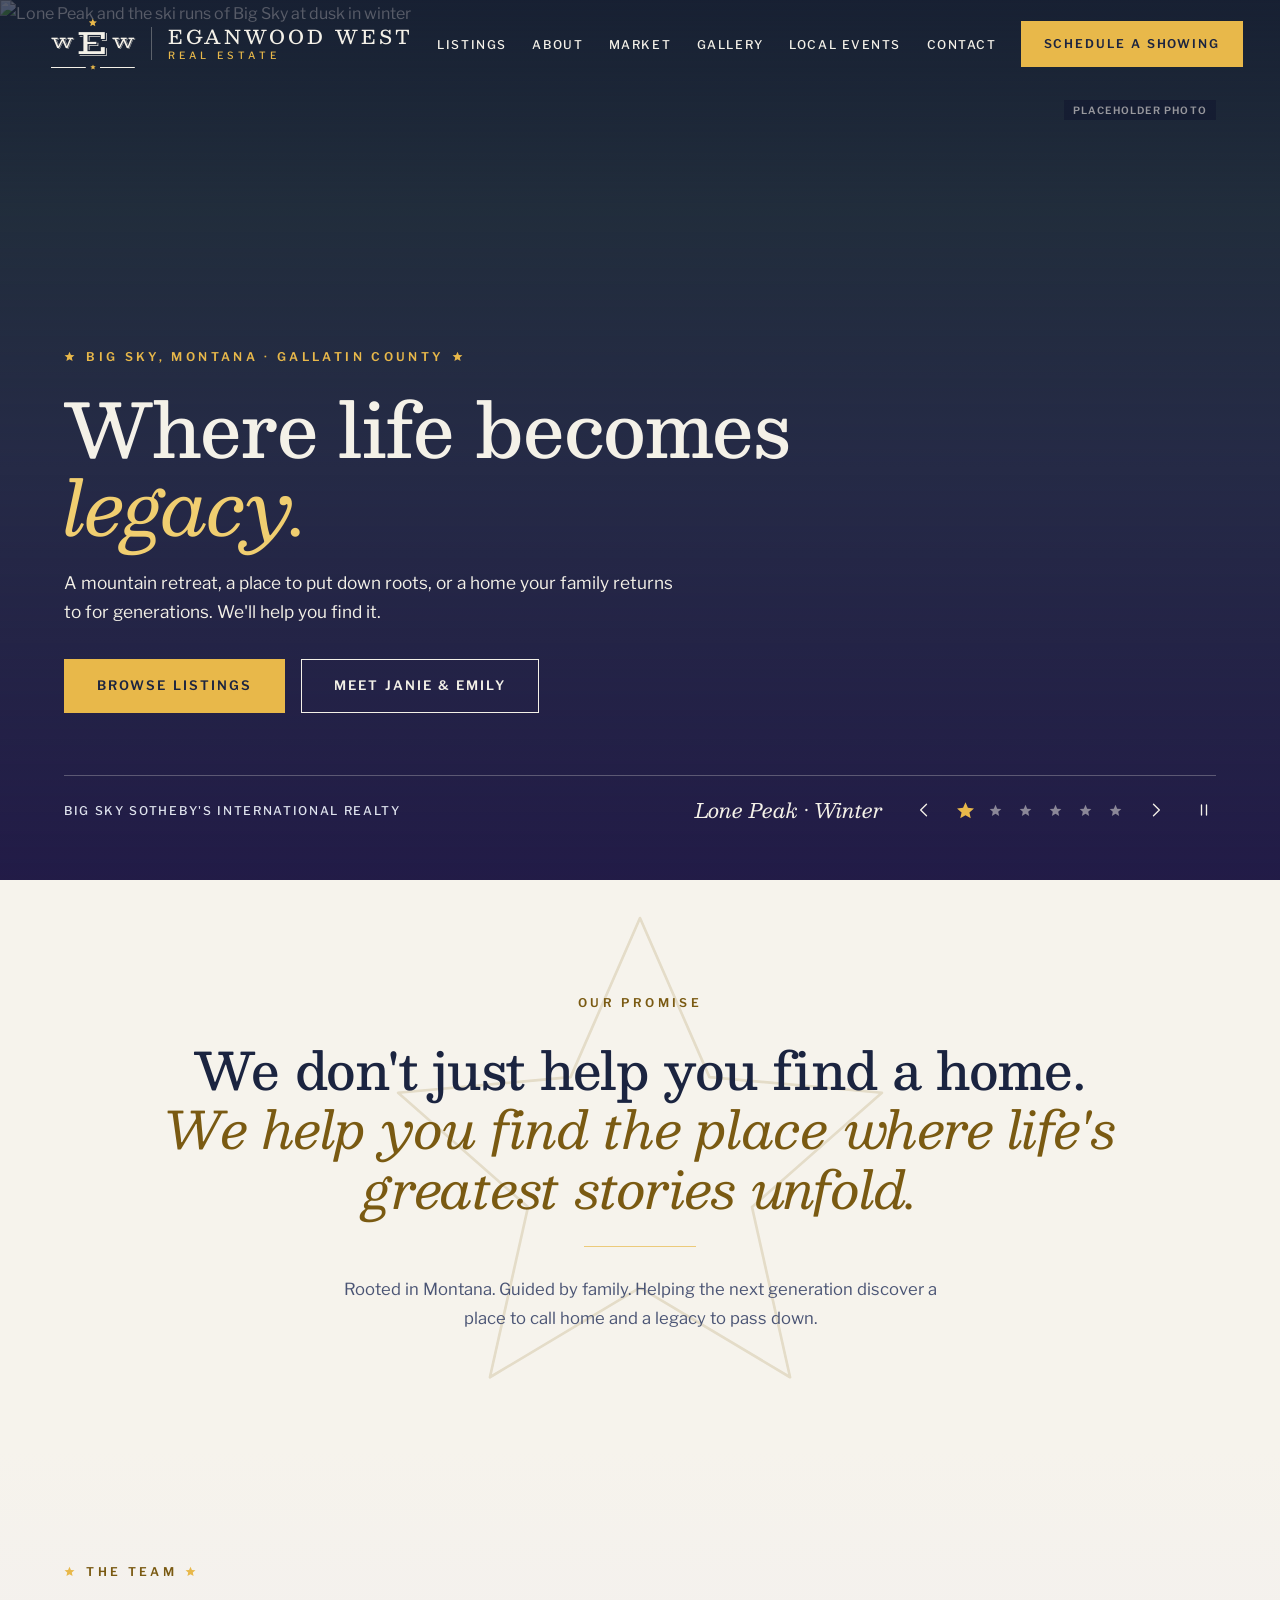
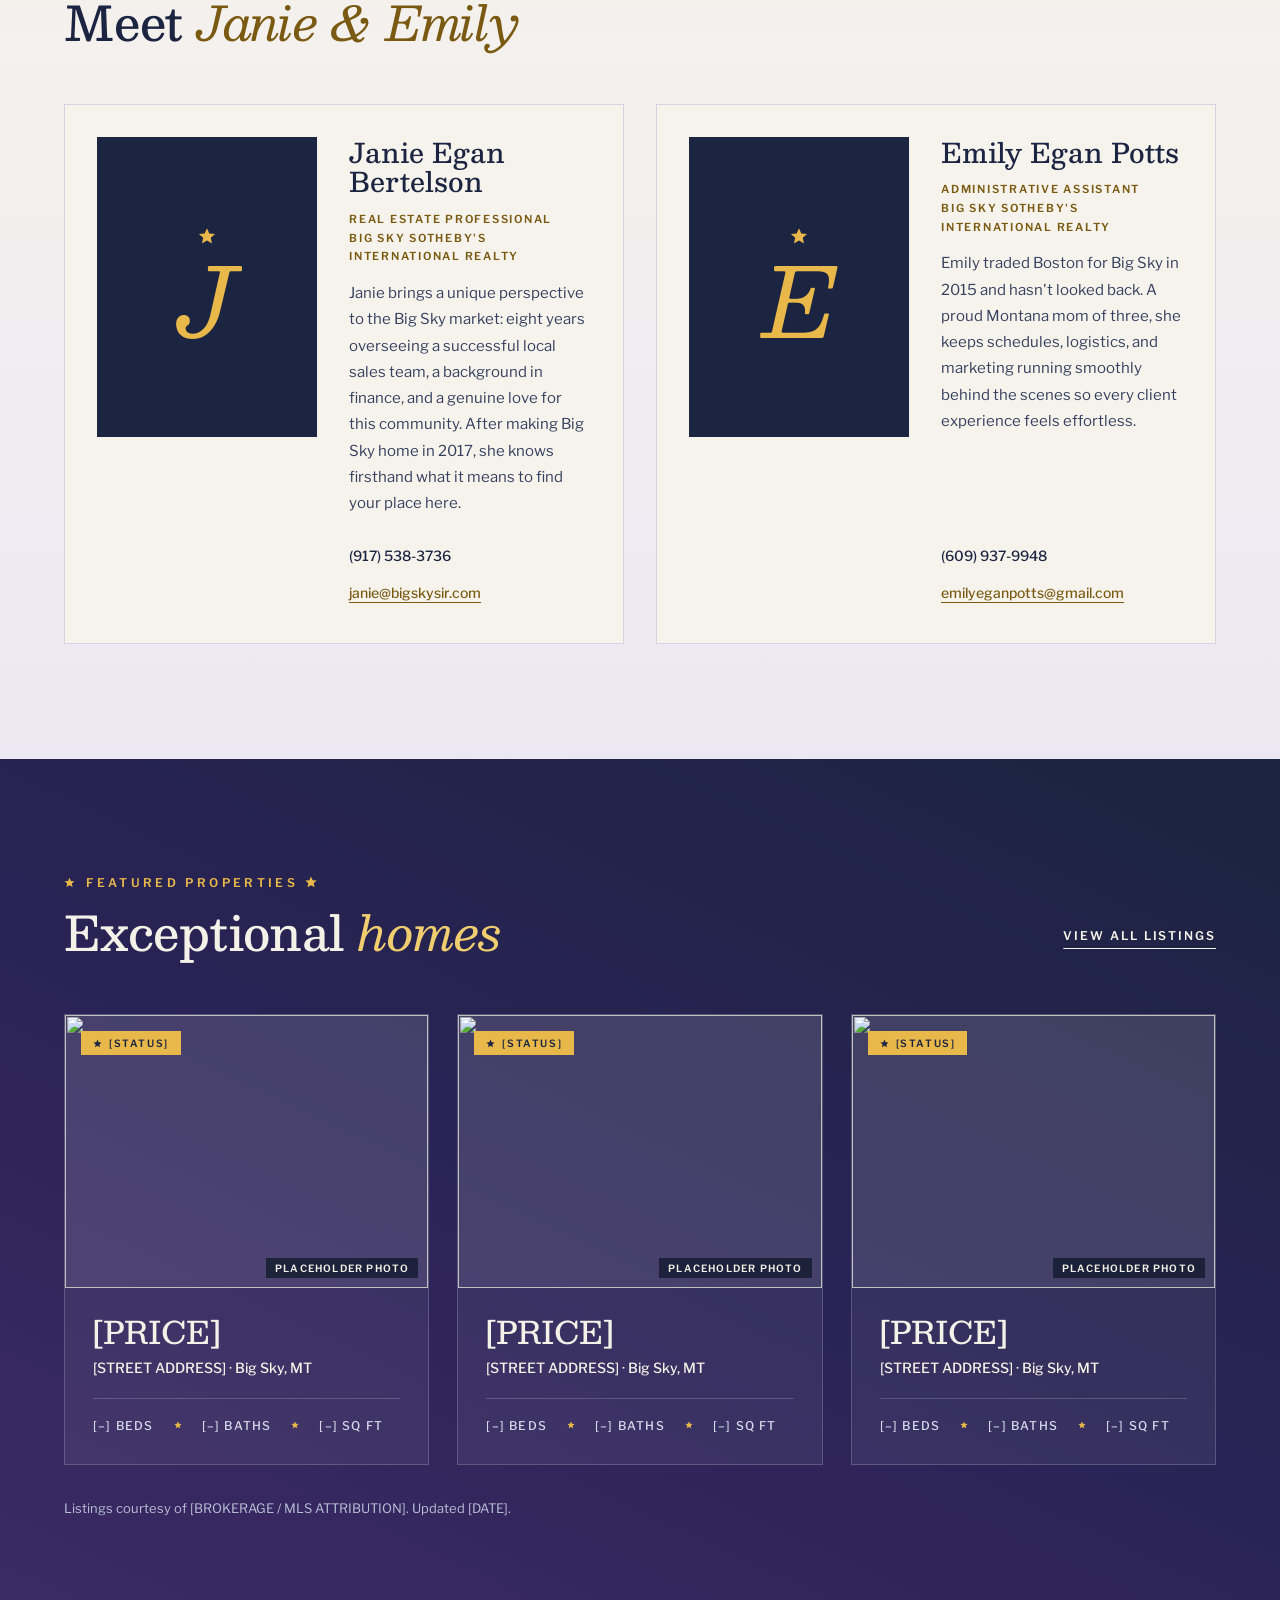
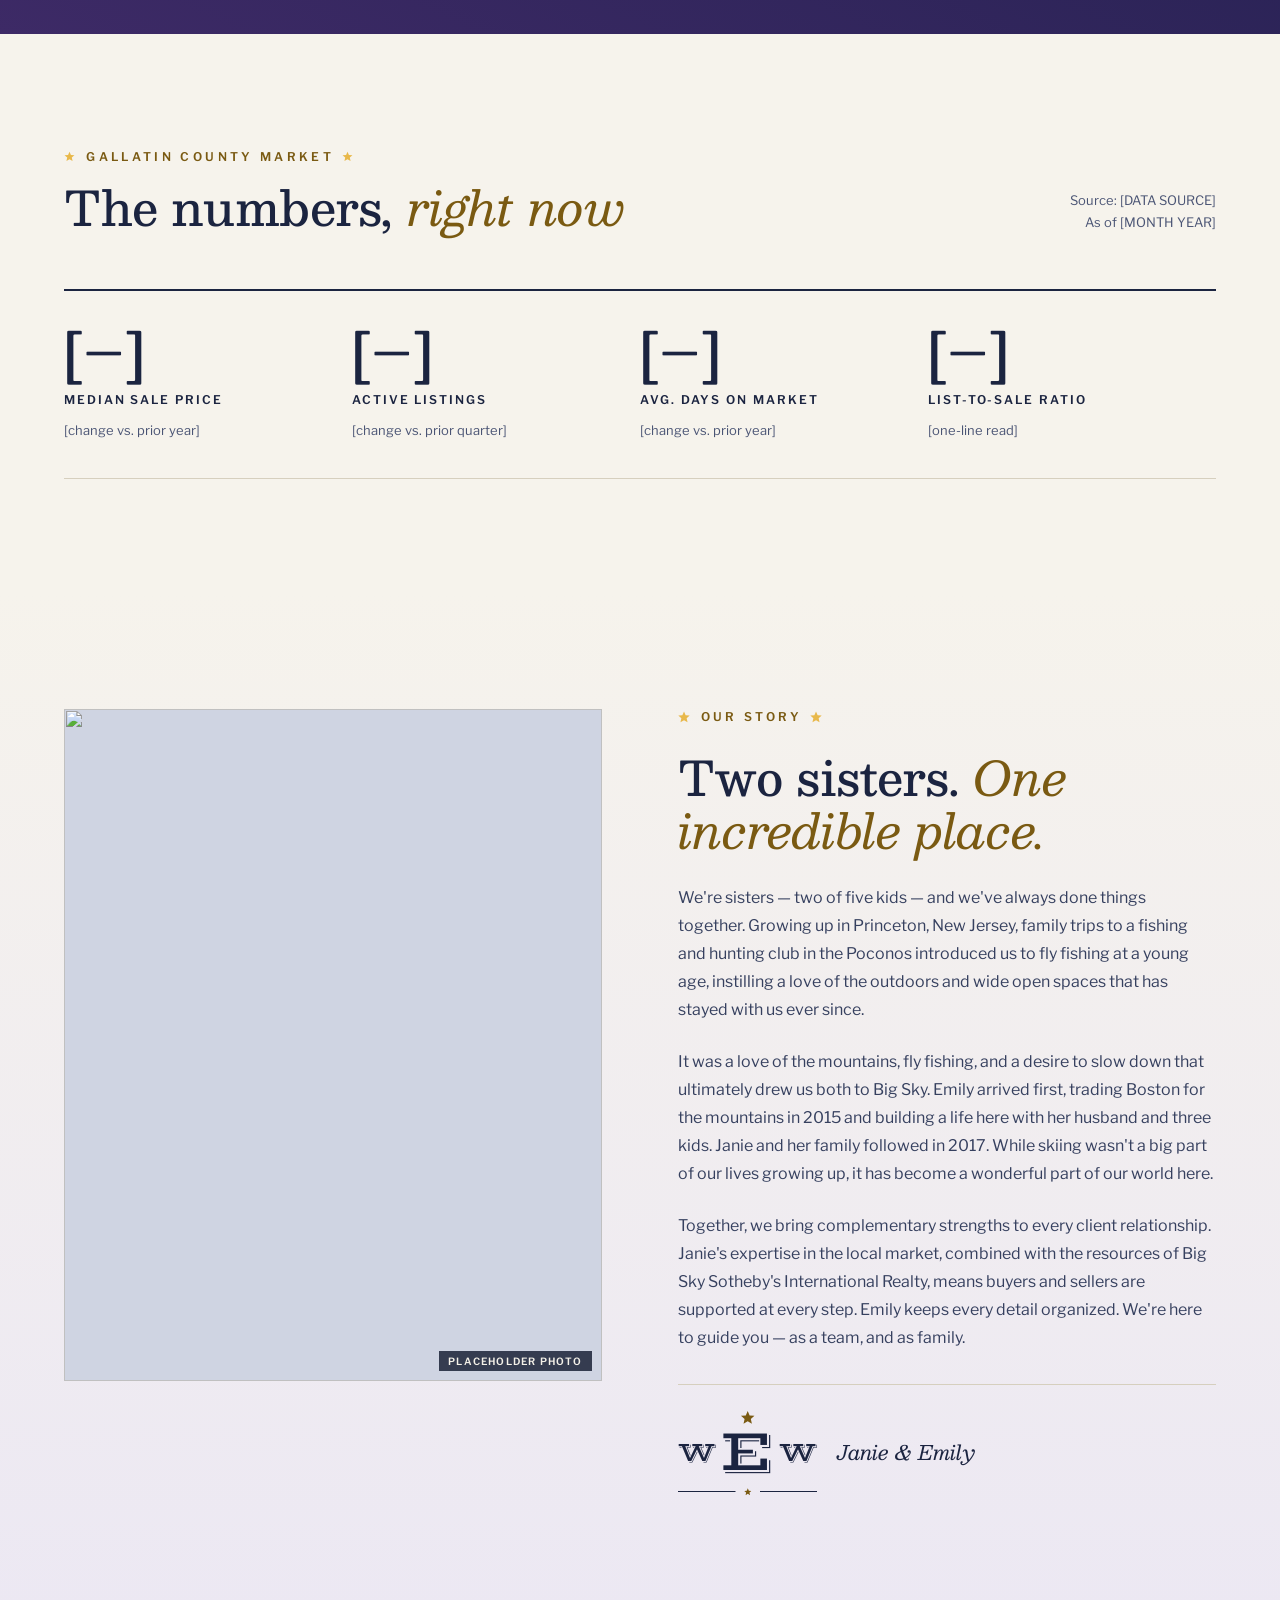
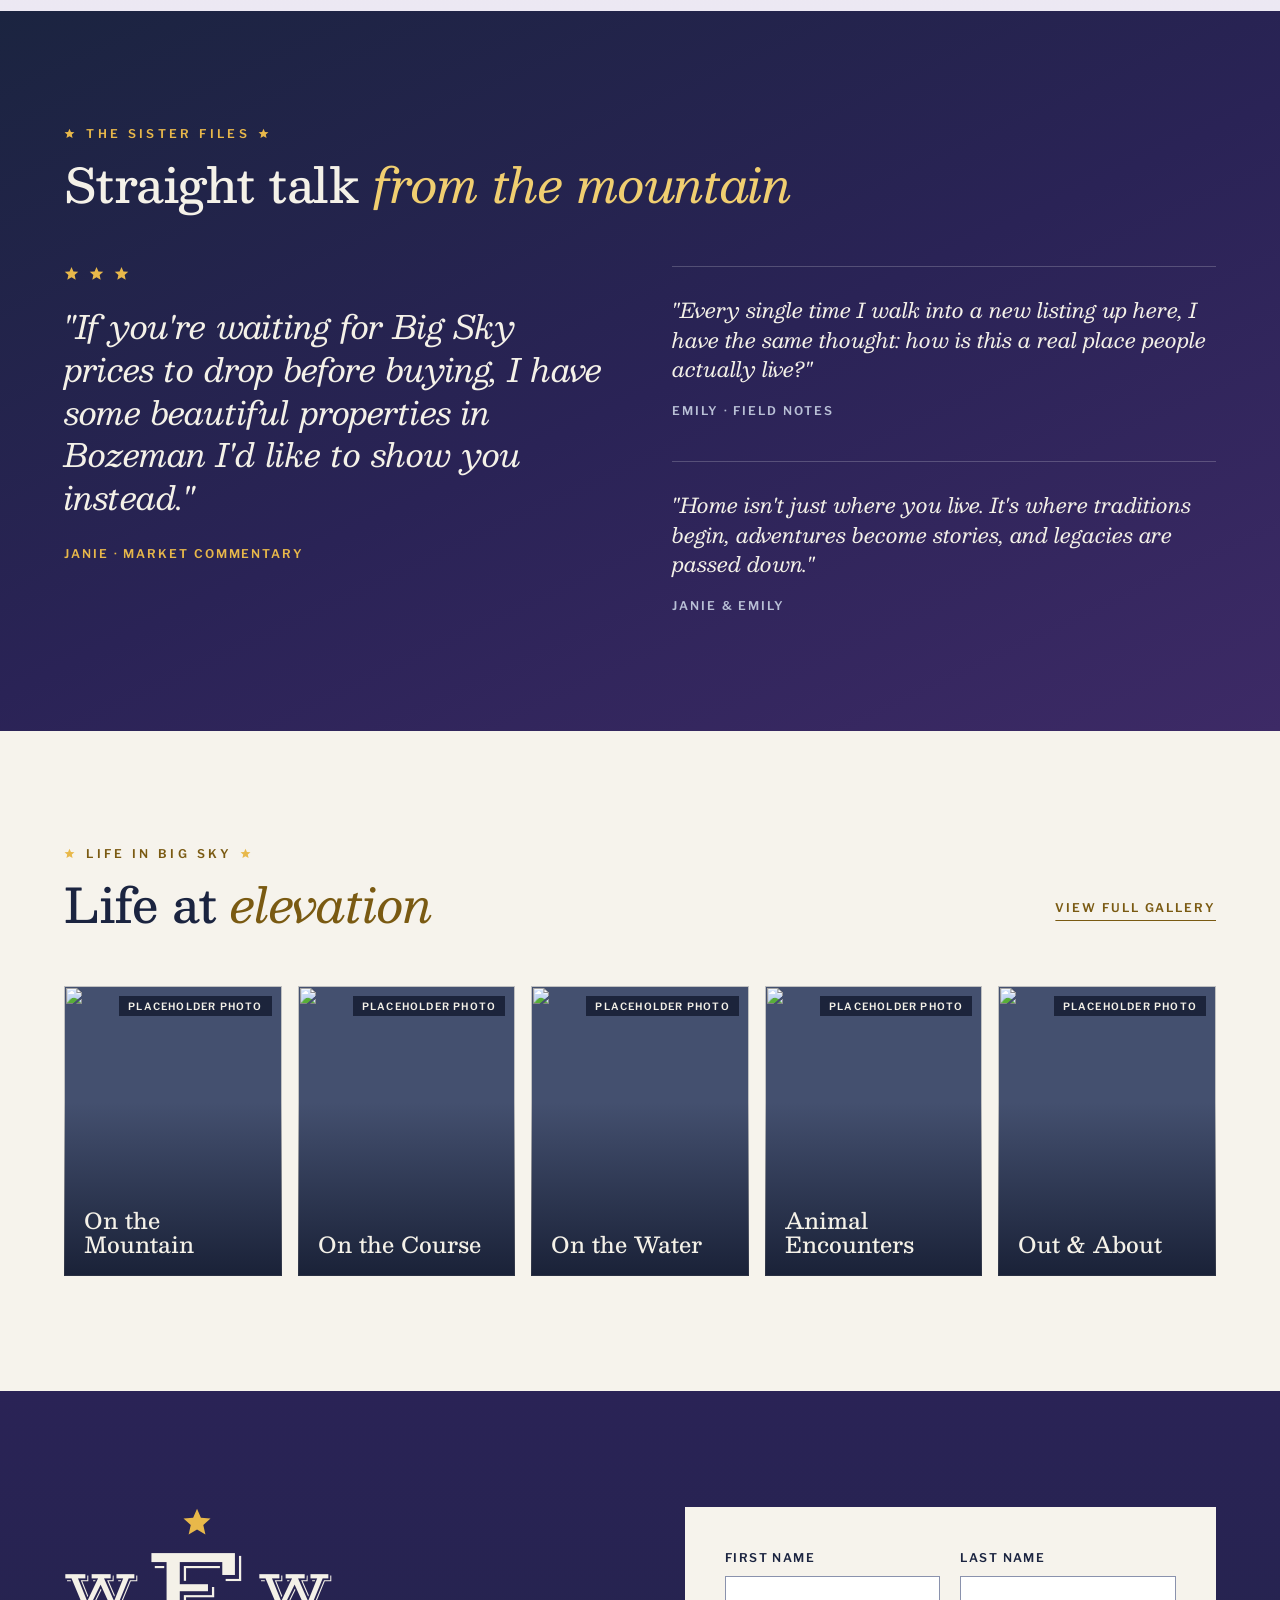
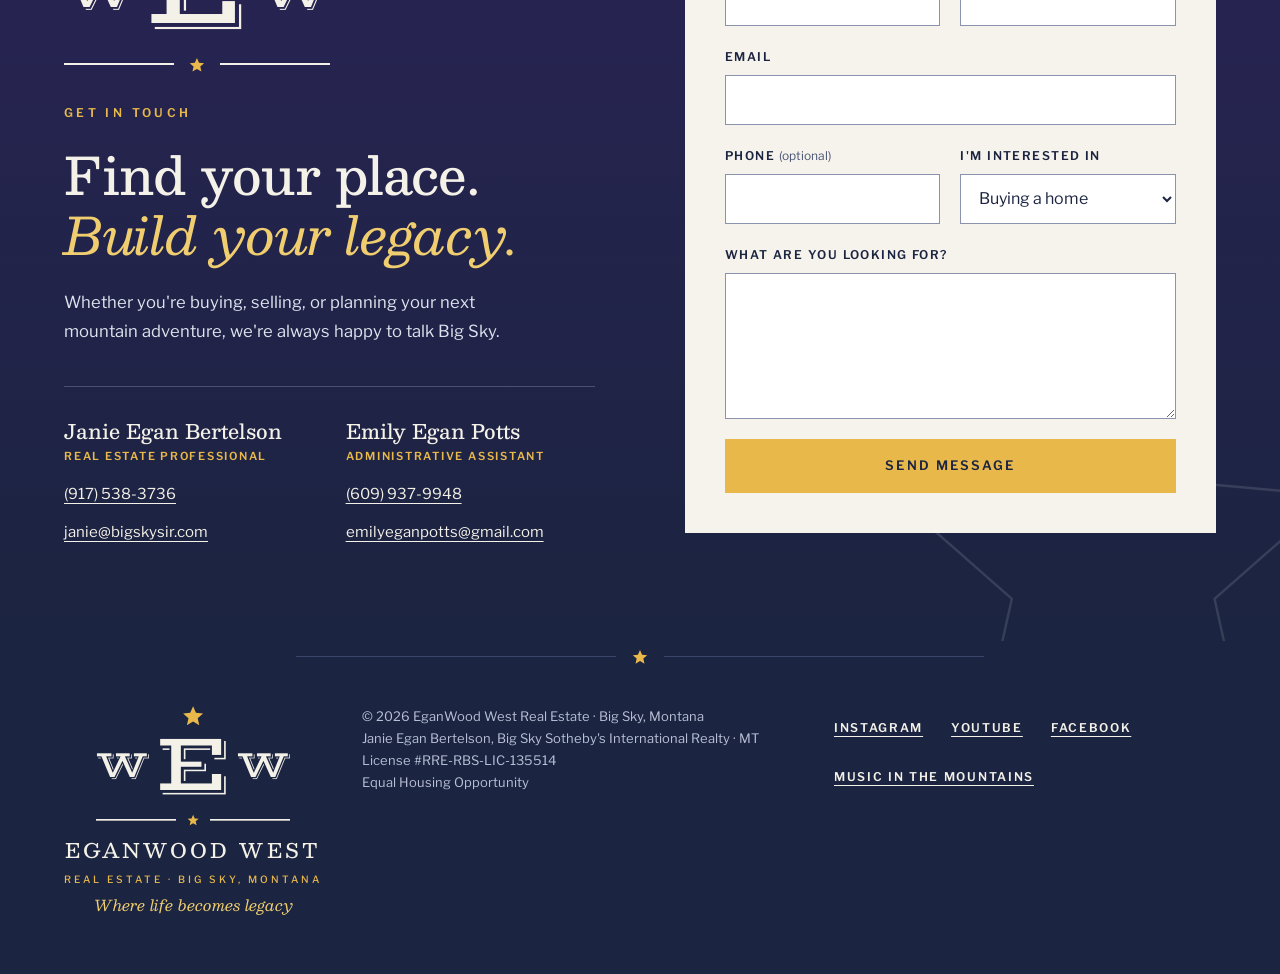
==== v1/index.html @ 9aa906d0 "Keep v1 alongside v2" ====
<!doctype html>
<html lang="en">
<head>
  <meta charset="utf-8">
  <meta name="viewport" content="width=device-width, initial-scale=1">

  <title>EganWood West Real Estate | Big Sky, Montana Homes with Janie Egan Bertelson</title>
  <meta name="description" content="Big Sky, Montana real estate with sisters Janie Egan Bertelson and Emily Egan Potts of Big Sky Sotheby's International Realty. Mountain homes, ski properties and land in Gallatin County.">
  <link rel="canonical" href="https://eganwoodwestrealestate.com/">

  <!-- Social share card. TODO: export a 1200x630 image to /og-image.jpg -->
  <meta property="og:type" content="website">
  <meta property="og:title" content="EganWood West Real Estate | Where Life Becomes Legacy">
  <meta property="og:description" content="Two sisters helping families find their place in Big Sky, Montana.">
  <meta property="og:url" content="https://eganwoodwestrealestate.com/">
  <meta property="og:image" content="https://eganwoodwestrealestate.com/og-image.jpg">
  <meta name="twitter:card" content="summary_large_image">
  <meta name="theme-color" content="#1b2440">
  <meta name="robots" content="noindex, nofollow">
  <link rel="icon" href="data:image/svg+xml,%3Csvg xmlns='http://www.w3.org/2000/svg' viewBox='0 0 24 24'%3E%3Crect width='24' height='24' fill='%231b2440'/%3E%3Cpolygon points='12,3.5 14.5,9.3 20.8,9.9 16.1,14 17.5,20.2 12,17 6.5,20.2 7.9,14 3.2,9.9 9.5,9.3' fill='%23e8b84a'/%3E%3C/svg%3E">

  <link rel="preconnect" href="https://fonts.googleapis.com">
  <link rel="preconnect" href="https://fonts.gstatic.com" crossorigin>
  <link rel="stylesheet" href="https://fonts.googleapis.com/css2?family=Besley:ital,wght@0,400;0,500;0,600;1,400;1,500&family=Libre+Franklin:wght@400;500;600&family=Vast+Shadow&display=swap">
  <link rel="stylesheet" href="css/styles.css">

  <script type="application/ld+json">
  {
    "@context": "https://schema.org",
    "@type": "RealEstateAgent",
    "name": "EganWood West Real Estate",
    "url": "https://eganwoodwestrealestate.com/",
    "slogan": "Where Life Becomes Legacy",
    "telephone": "+1-917-538-3736",
    "email": "janie@bigskysir.com",
    "areaServed": ["Big Sky, MT", "Gallatin County, MT"],
    "address": { "@type": "PostalAddress", "addressLocality": "Big Sky", "addressRegion": "MT", "addressCountry": "US" },
    "parentOrganization": { "@type": "Organization", "name": "Big Sky Sotheby's International Realty" },
    "employee": [
      { "@type": "Person", "name": "Janie Egan Bertelson", "jobTitle": "Real Estate Professional" },
      { "@type": "Person", "name": "Emily Egan Potts", "jobTitle": "Administrative Assistant" }
    ]
  }
  </script>
</head>

<!--
  PLACEHOLDER PHOTOS
  Every <figure data-placeholder> uses a free-license Unsplash photo as a stand-in.
  While <body> has the class "show-placeholders", each one carries a small
  "Placeholder photo" tag so nothing ships by accident. Swap the src for the real
  photo, delete the data-placeholder attribute, and the tag disappears.
  Remove "show-placeholders" from <body> to hide all tags at once.
-->
<body class="show-placeholders type-ranch">
  <a class="skip-link" href="#main">Skip to content</a>

  <!-- ============ HEADER ============ -->
  <header class="site-header" data-header>
    <div class="site-header__inner">
      <a class="brand" href="#top" aria-label="EganWood West Real Estate, home">
        <span class="monogram monogram--header" aria-hidden="true"><span class="monogram__letters"><span class="monogram__star"></span><span class="monogram__w">W</span><span class="monogram__e">E</span><span class="monogram__w">W</span></span><span class="monogram__rule"></span></span>
        <span class="brand__text">
          <span class="brand__name">EganWood West</span>
          <span class="brand__sub">Real Estate</span>
        </span>
      </a>

      <button class="nav-toggle" type="button" aria-expanded="false" aria-controls="primary-nav" data-nav-toggle>
        <span class="visually-hidden">Menu</span>
        <svg viewBox="0 0 24 24" aria-hidden="true"><path d="M3 7h18M3 12h18M3 17h18"/></svg>
      </button>

      <nav class="primary-nav" id="primary-nav" aria-label="Primary" data-nav>
        <ul>
          <li><a href="#listings">Listings</a></li>
          <li><a href="#about">About</a></li>
          <li><a href="#market">Market</a></li>
          <li><a href="#life">Gallery</a></li>
          <li><a href="https://www.visitbigsky.com/things-to-do/events-calendar/" target="_blank" rel="noopener">Local Events</a></li>
          <li><a href="#contact">Contact</a></li>
        </ul>
        <a class="btn btn--gold btn--sm primary-nav__cta" href="#contact">Schedule a showing</a>
        <span class="primary-nav__mark"><span class="monogram monogram--lg" aria-hidden="true"><span class="monogram__letters"><span class="monogram__star"></span><span class="monogram__w">W</span><span class="monogram__e">E</span><span class="monogram__w">W</span></span><span class="monogram__rule"></span></span></span>
      </nav>

      <div class="site-header__aside">
        <!-- TODO: replace this text lockup with the official logo: <img src="/sothebys_logo.png" alt="Big Sky Sotheby's International Realty"> -->
        <div class="brokerage" aria-label="Big Sky Sotheby's International Realty">
          <span class="brokerage__name">Big Sky · Sotheby's</span>
          <span class="brokerage__sub">International Realty</span>
        </div>
        <a class="btn btn--gold btn--sm" href="#contact">Schedule a showing</a>
      </div>
    </div>
  </header>

  <main id="main">

    <!-- ============ HERO ============
         Crossfading slideshow of Big Sky through the seasons. Add or remove a <figure data-slide>
         and the star pagination updates itself. Autoplay holds while the controls are in use or the tab
         is hidden, and never starts for visitors who prefer reduced motion. -->
    <section class="hero" id="top" data-hero aria-roledescription="carousel" aria-label="Big Sky through the seasons">
      <div class="hero__slides">
        <figure class="hero__slide is-active" data-slide data-caption="Lone Peak · Winter" data-placeholder>
          <img src="https://images.unsplash.com/photo-1670611554943-e5a2f3e89800?auto=format&fit=crop&w=1800&q=72" srcset="https://images.unsplash.com/photo-1670611554943-e5a2f3e89800?auto=format&fit=crop&w=900&q=70 900w, https://images.unsplash.com/photo-1670611554943-e5a2f3e89800?auto=format&fit=crop&w=1800&q=72 1800w, https://images.unsplash.com/photo-1670611554943-e5a2f3e89800?auto=format&fit=crop&w=2600&q=72 2600w" sizes="100vw" alt="Lone Peak and the ski runs of Big Sky at dusk in winter" width="1800" height="1200" fetchpriority="high">
        </figure>
        <figure class="hero__slide" data-slide data-caption="Meadow Village · Summer" data-placeholder>
          <img data-src="https://images.unsplash.com/photo-1637703732996-30eef242e5f4?auto=format&fit=crop&w=1800&q=72" data-srcset="https://images.unsplash.com/photo-1637703732996-30eef242e5f4?auto=format&fit=crop&w=900&q=70 900w, https://images.unsplash.com/photo-1637703732996-30eef242e5f4?auto=format&fit=crop&w=1800&q=72 1800w, https://images.unsplash.com/photo-1637703732996-30eef242e5f4?auto=format&fit=crop&w=2600&q=72 2600w" sizes="100vw" alt="Lone Peak above Meadow Village in summer" width="1800" height="1200">
        </figure>
        <figure class="hero__slide" data-slide data-caption="Soldiers Chapel" data-placeholder>
          <img data-src="https://images.unsplash.com/photo-1648604534978-b0117018fe30?auto=format&fit=crop&w=1800&q=72" data-srcset="https://images.unsplash.com/photo-1648604534978-b0117018fe30?auto=format&fit=crop&w=900&q=70 900w, https://images.unsplash.com/photo-1648604534978-b0117018fe30?auto=format&fit=crop&w=1800&q=72 1800w, https://images.unsplash.com/photo-1648604534978-b0117018fe30?auto=format&fit=crop&w=2600&q=72 2600w" sizes="100vw" alt="Soldiers Chapel with Lone Peak in the distance" width="1800" height="1200">
        </figure>
        <figure class="hero__slide" data-slide data-caption="Ousel Falls" data-placeholder>
          <img data-src="https://images.unsplash.com/photo-1636078096062-d97bd1208a16?auto=format&fit=crop&w=1800&q=72" data-srcset="https://images.unsplash.com/photo-1636078096062-d97bd1208a16?auto=format&fit=crop&w=900&q=70 900w, https://images.unsplash.com/photo-1636078096062-d97bd1208a16?auto=format&fit=crop&w=1800&q=72 1800w, https://images.unsplash.com/photo-1636078096062-d97bd1208a16?auto=format&fit=crop&w=2600&q=72 2600w" sizes="100vw" alt="Ousel Falls cascading over rock ledges" width="1800" height="1200">
        </figure>
        <figure class="hero__slide" data-slide data-caption="Lone Peak · First snow" data-placeholder>
          <img data-src="https://images.unsplash.com/photo-1506183833885-dd9130938453?auto=format&fit=crop&w=1800&q=72" data-srcset="https://images.unsplash.com/photo-1506183833885-dd9130938453?auto=format&fit=crop&w=900&q=70 900w, https://images.unsplash.com/photo-1506183833885-dd9130938453?auto=format&fit=crop&w=1800&q=72 1800w, https://images.unsplash.com/photo-1506183833885-dd9130938453?auto=format&fit=crop&w=2600&q=72 2600w" sizes="100vw" alt="Lone Peak with early snow and rust-colored trees" width="1800" height="1200">
        </figure>
        <figure class="hero__slide" data-slide data-caption="Big Sky Resort · Sunrise" data-placeholder>
          <img data-src="https://images.unsplash.com/photo-1719426104984-286018fd6c68?auto=format&fit=crop&w=1800&q=72" data-srcset="https://images.unsplash.com/photo-1719426104984-286018fd6c68?auto=format&fit=crop&w=900&q=70 900w, https://images.unsplash.com/photo-1719426104984-286018fd6c68?auto=format&fit=crop&w=1800&q=72 1800w, https://images.unsplash.com/photo-1719426104984-286018fd6c68?auto=format&fit=crop&w=2600&q=72 2600w" sizes="100vw" alt="Sunrise over the slopes of Big Sky Resort" width="1800" height="1200">
        </figure>
      </div>
      <div class="hero__scrim" aria-hidden="true"></div>

      <div class="hero__content container">
        <p class="eyebrow eyebrow--gold">Big Sky, Montana<span class="eyebrow__extra"> · Gallatin County</span></p>
        <h1 class="hero__title">Where life becomes <em>legacy.</em></h1>
        <p class="hero__lede">A mountain retreat, a place to put down roots, or a home your family returns to for generations. We'll help you find it.</p>
        <div class="btn-row">
          <a class="btn btn--gold" href="#listings">Browse listings</a>
          <a class="btn btn--outline-light" href="#about">Meet Janie &amp; Emily</a>
        </div>

        <div class="hero__bar">
          <p class="hero__brokerage">Big Sky Sotheby's International Realty</p>
          <div class="hero__controls" data-hero-controls hidden>
            <p class="hero__caption" data-hero-caption aria-live="off">Lone Peak · Winter</p>
            <button class="hero__btn" type="button" data-hero-prev aria-label="Previous photo">
              <svg viewBox="0 0 24 24" aria-hidden="true"><path d="M15 5l-7 7 7 7"/></svg>
            </button>
            <div class="hero__dots" data-hero-dots role="group" aria-label="Choose photo"></div>
            <button class="hero__btn" type="button" data-hero-next aria-label="Next photo">
              <svg viewBox="0 0 24 24" aria-hidden="true"><path d="M9 5l7 7-7 7"/></svg>
            </button>
            <button class="hero__btn" type="button" data-hero-pause aria-pressed="false" aria-label="Pause slideshow">
              <svg class="icon-pause" viewBox="0 0 24 24" aria-hidden="true"><path d="M9 6v12M15 6v12"/></svg>
              <svg class="icon-play" viewBox="0 0 24 24" aria-hidden="true"><path d="M8 5.5v13l11-6.5z"/></svg>
            </button>
          </div>
        </div>
      </div>
    </section>

    <!-- ============ PROMISE ============ -->
    <section class="section section--ivory promise">
      <svg class="star-watermark" viewBox="0 0 24 24" aria-hidden="true"><polygon points="12,1.5 15.1,8.6 22.8,9.3 17,14.4 18.7,22 12,18 5.3,22 7,14.4 1.2,9.3 8.9,8.6"/></svg>
      <div class="container container--narrow reveal">
        <p class="eyebrow">Our promise</p>
        <h2 class="display display--lg">We don't just help you find a home. <em>We help you find the place where life's greatest stories unfold.</em></h2>
        <span class="star-rule" aria-hidden="true"><svg class="star" viewBox="0 0 24 24" aria-hidden="true"><polygon points="12,1.5 15.1,8.6 22.8,9.3 17,14.4 18.7,22 12,18 5.3,22 7,14.4 1.2,9.3 8.9,8.6"/></svg></span>
        <p class="lede">Rooted in Montana. Guided by family. Helping the next generation discover a place to call home and a legacy to pass down.</p>
      </div>
    </section>

    <!-- ============ TEAM ============ -->
    <section class="section section--sand" id="about">
      <div class="container">
        <header class="section-head reveal">
          <p class="eyebrow">The team</p>
          <h2 class="display">Meet <em>Janie &amp; Emily</em></h2>
        </header>

        <div class="team">
          <article class="person reveal">
            <!-- TODO: real portrait. <img src="/photos/janie.jpg" alt="Janie Egan Bertelson" width="440" height="600" loading="lazy"> -->
            <div class="person__photo person__photo--empty" role="img" aria-label="Portrait of Janie coming soon"><span>J</span></div>
            <div class="person__body">
              <h3 class="person__name">Janie Egan Bertelson</h3>
              <p class="person__role">Real Estate Professional<br>Big Sky Sotheby's International Realty</p>
              <p>Janie brings a unique perspective to the Big Sky market: eight years overseeing a successful local sales team, a background in finance, and a genuine love for this community. After making Big Sky home in 2017, she knows firsthand what it means to find your place here.</p>
              <ul class="person__contact">
                <li><a class="link-plain" href="tel:+19175383736">(917) 538-3736</a></li>
                <li><a href="mailto:janie@bigskysir.com">janie@bigskysir.com</a></li>
              </ul>
            </div>
          </article>

          <article class="person reveal">
            <!-- TODO: real portrait. <img src="/photos/emily.jpg" alt="Emily Egan Potts" width="440" height="600" loading="lazy"> -->
            <div class="person__photo person__photo--empty" role="img" aria-label="Portrait of Emily coming soon"><span>E</span></div>
            <div class="person__body">
              <h3 class="person__name">Emily Egan Potts</h3>
              <p class="person__role">Administrative Assistant<br>Big Sky Sotheby's International Realty</p>
              <p>Emily traded Boston for Big Sky in 2015 and hasn't looked back. A proud Montana mom of three, she keeps schedules, logistics, and marketing running smoothly behind the scenes so every client experience feels effortless.</p>
              <ul class="person__contact">
                <li><a class="link-plain" href="tel:+16099379948">(609) 937-9948</a></li>
                <li><a href="mailto:emilyeganpotts@gmail.com">emilyeganpotts@gmail.com</a></li>
              </ul>
            </div>
          </article>
        </div>
      </div>
    </section>

    <!-- ============ LISTINGS ============
         TO WIRE: replace the three cards with your feed. Each card is one <a class="listing">.
         Bracketed values are placeholders, not real listings. -->
    <section class="section section--navy" id="listings">
      <div class="container">
        <header class="section-head section-head--split reveal">
          <div>
            <p class="eyebrow eyebrow--gold">Featured properties</p>
            <h2 class="display">Exceptional <em>homes</em></h2>
          </div>
          <!-- TODO: point at Janie's listings page on bigskysir.com -->
          <a class="text-link text-link--light" href="#">View all listings</a>
        </header>

        <div class="listings">
          <a class="listing reveal" href="#">
            <figure class="listing__media" data-placeholder>
              <img src="https://images.unsplash.com/photo-1774450660489-991ea95f1dd4?auto=format&fit=crop&w=900&q=70" alt="" width="900" height="675" loading="lazy">
              <span class="tag">[STATUS]</span>
            </figure>
            <div class="listing__body">
              <p class="listing__price">[PRICE]</p>
              <p class="listing__address">[STREET ADDRESS] · Big Sky, MT</p>
              <ul class="listing__facts"><li>[–] Beds</li><li>[–] Baths</li><li>[–] Sq ft</li></ul>
            </div>
          </a>

          <a class="listing reveal" href="#">
            <figure class="listing__media" data-placeholder>
              <img src="https://images.unsplash.com/photo-1759281944533-a9eea164ffe3?auto=format&fit=crop&w=900&q=70" alt="" width="900" height="675" loading="lazy">
              <span class="tag">[STATUS]</span>
            </figure>
            <div class="listing__body">
              <p class="listing__price">[PRICE]</p>
              <p class="listing__address">[STREET ADDRESS] · Big Sky, MT</p>
              <ul class="listing__facts"><li>[–] Beds</li><li>[–] Baths</li><li>[–] Sq ft</li></ul>
            </div>
          </a>

          <a class="listing reveal" href="#">
            <figure class="listing__media" data-placeholder>
              <img src="https://images.unsplash.com/photo-1510798831971-661eb04b3739?auto=format&fit=crop&w=900&q=70" alt="" width="900" height="675" loading="lazy">
              <span class="tag">[STATUS]</span>
            </figure>
            <div class="listing__body">
              <p class="listing__price">[PRICE]</p>
              <p class="listing__address">[STREET ADDRESS] · Big Sky, MT</p>
              <ul class="listing__facts"><li>[–] Beds</li><li>[–] Baths</li><li>[–] Sq ft</li></ul>
            </div>
          </a>
        </div>

        <p class="fineprint fineprint--light">Listings courtesy of [BROKERAGE / MLS ATTRIBUTION]. Updated [DATE].</p>
      </div>
    </section>

    <!-- ============ MARKET ============
         TO WIRE: fill each .stat__value / .stat__note and the source line. -->
    <section class="section section--ivory" id="market">
      <div class="container">
        <header class="section-head section-head--split reveal">
          <div>
            <p class="eyebrow">Gallatin County market</p>
            <h2 class="display">The numbers, <em>right now</em></h2>
          </div>
          <p class="fineprint section-head__aside">Source: [DATA SOURCE]<br>As of [MONTH YEAR]</p>
        </header>

        <dl class="stats reveal">
          <div class="stat"><dt class="stat__label">Median sale price</dt><dd class="stat__value">[–]</dd><dd class="stat__note">[change vs. prior year]</dd></div>
          <div class="stat"><dt class="stat__label">Active listings</dt><dd class="stat__value">[–]</dd><dd class="stat__note">[change vs. prior quarter]</dd></div>
          <div class="stat"><dt class="stat__label">Avg. days on market</dt><dd class="stat__value">[–]</dd><dd class="stat__note">[change vs. prior year]</dd></div>
          <div class="stat"><dt class="stat__label">List-to-sale ratio</dt><dd class="stat__value">[–]</dd><dd class="stat__note">[one-line read]</dd></div>
        </dl>
      </div>
    </section>

    <!-- ============ STORY ============ -->
    <section class="section section--sand">
      <div class="container story">
        <figure class="story__media reveal" data-placeholder>
          <!-- TODO: a real photo of Janie and Emily together, outdoors -->
          <img src="https://images.unsplash.com/photo-1559054109-82d938dac629?auto=format&fit=crop&w=1100&q=70" alt="" width="1100" height="1400" loading="lazy">
        </figure>
        <div class="story__body reveal">
          <p class="eyebrow">Our story</p>
          <h2 class="display">Two sisters. <em>One incredible place.</em></h2>
          <p>We're sisters — two of five kids — and we've always done things together. Growing up in Princeton, New Jersey, family trips to a fishing and hunting club in the Poconos introduced us to fly fishing at a young age, instilling a love of the outdoors and wide open spaces that has stayed with us ever since.</p>
          <p>It was a love of the mountains, fly fishing, and a desire to slow down that ultimately drew us both to Big Sky. Emily arrived first, trading Boston for the mountains in 2015 and building a life here with her husband and three kids. Janie and her family followed in 2017. While skiing wasn't a big part of our lives growing up, it has become a wonderful part of our world here.</p>
          <p>Together, we bring complementary strengths to every client relationship. Janie's expertise in the local market, combined with the resources of Big Sky Sotheby's International Realty, means buyers and sellers are supported at every step. Emily keeps every detail organized. We're here to guide you — as a team, and as family.</p>
          <div class="signoff"><span class="monogram monogram--md monogram--on-light" aria-hidden="true"><span class="monogram__letters"><span class="monogram__star"></span><span class="monogram__w">W</span><span class="monogram__e">E</span><span class="monogram__w">W</span></span><span class="monogram__rule"></span></span><span class="signoff__names">Janie &amp; Emily</span></div>
        </div>
      </div>
    </section>

    <!-- ============ SISTER FILES ============ -->
    <section class="section section--navy">
      <div class="container">
        <header class="section-head reveal">
          <p class="eyebrow eyebrow--gold">The sister files</p>
          <h2 class="display">Straight talk <em>from the mountain</em></h2>
        </header>

        <div class="quotes">
          <figure class="quote quote--feature reveal">
            <span class="star-trio" aria-hidden="true"><svg class="star" viewBox="0 0 24 24" aria-hidden="true"><polygon points="12,1.5 15.1,8.6 22.8,9.3 17,14.4 18.7,22 12,18 5.3,22 7,14.4 1.2,9.3 8.9,8.6"/></svg><svg class="star" viewBox="0 0 24 24" aria-hidden="true"><polygon points="12,1.5 15.1,8.6 22.8,9.3 17,14.4 18.7,22 12,18 5.3,22 7,14.4 1.2,9.3 8.9,8.6"/></svg><svg class="star" viewBox="0 0 24 24" aria-hidden="true"><polygon points="12,1.5 15.1,8.6 22.8,9.3 17,14.4 18.7,22 12,18 5.3,22 7,14.4 1.2,9.3 8.9,8.6"/></svg></span>
            <blockquote>"If you're waiting for Big Sky prices to drop before buying, I have some beautiful properties in Bozeman I'd like to show you instead."</blockquote>
            <figcaption>Janie · Market commentary</figcaption>
          </figure>
          <div class="quotes__stack">
            <figure class="quote reveal">
              <blockquote>"Every single time I walk into a new listing up here, I have the same thought: how is this a real place people actually live?"</blockquote>
              <figcaption>Emily · Field notes</figcaption>
            </figure>
            <figure class="quote reveal">
              <blockquote>"Home isn't just where you live. It's where traditions begin, adventures become stories, and legacies are passed down."</blockquote>
              <figcaption>Janie &amp; Emily</figcaption>
            </figure>
          </div>
        </div>
      </div>
    </section>

    <!-- ============ LIFE IN BIG SKY ============
         Each tile deep-links to its gallery category (the gallery page should read ?category=). -->
    <section class="section section--ivory" id="life">
      <div class="container">
        <header class="section-head section-head--split reveal">
          <div>
            <p class="eyebrow">Life in Big Sky</p>
            <h2 class="display">Life at <em>elevation</em></h2>
          </div>
          <a class="text-link" href="#life">View full gallery</a>
        </header>

        <div class="tiles">
          <a class="tile reveal" href="#life">
            <figure data-placeholder><img src="https://images.unsplash.com/photo-1719426321624-f76e60450b47?auto=format&fit=crop&w=700&q=70" alt="" width="700" height="900" loading="lazy"></figure>
            <span class="tile__label">On the Mountain</span>
          </a>
          <a class="tile reveal" href="#life">
            <figure data-placeholder><img src="https://images.unsplash.com/photo-1677138055562-483b824b6348?auto=format&fit=crop&w=700&q=70" alt="" width="700" height="900" loading="lazy"></figure>
            <span class="tile__label">On the Course</span>
          </a>
          <a class="tile reveal" href="#life">
            <figure data-placeholder><img src="https://images.unsplash.com/photo-1551722696-d20b4cb374e2?auto=format&fit=crop&w=700&q=70" alt="" width="700" height="900" loading="lazy"></figure>
            <span class="tile__label">On the Water</span>
          </a>
          <a class="tile reveal" href="#life">
            <figure data-placeholder><img src="https://images.unsplash.com/photo-1720376309946-1016cabd0f10?auto=format&fit=crop&w=700&q=70" alt="" width="700" height="900" loading="lazy"></figure>
            <span class="tile__label">Animal Encounters</span>
          </a>
          <a class="tile reveal" href="#life">
            <figure data-placeholder><img src="https://images.unsplash.com/photo-1636488321018-44aff0d83929?auto=format&fit=crop&w=700&q=70" alt="" width="700" height="900" loading="lazy"></figure>
            <span class="tile__label">Out &amp; About</span>
          </a>
        </div>
      </div>
    </section>

    <!-- ============ CONTACT ============ -->
    <section class="section section--navy contact" id="contact">
      <svg class="star-watermark" viewBox="0 0 24 24" aria-hidden="true"><polygon points="12,1.5 15.1,8.6 22.8,9.3 17,14.4 18.7,22 12,18 5.3,22 7,14.4 1.2,9.3 8.9,8.6"/></svg>
      <div class="container contact__grid">
        <div class="contact__intro reveal">
          <div class="contact__mark"><span class="monogram monogram--xl" aria-hidden="true"><span class="monogram__letters"><span class="monogram__star"></span><span class="monogram__w">W</span><span class="monogram__e">E</span><span class="monogram__w">W</span></span><span class="monogram__rule"></span></span></div>
          <p class="eyebrow eyebrow--gold">Get in touch</p>
          <h2 class="display display--lg">Find your place. <em>Build your legacy.</em></h2>
          <p class="lede lede--light">Whether you're buying, selling, or planning your next mountain adventure, we're always happy to talk Big Sky.</p>

          <div class="contact__people">
            <div>
              <h3 class="contact__name">Janie Egan Bertelson</h3>
              <p class="contact__role">Real Estate Professional</p>
              <a class="link-light" href="tel:+19175383736">(917) 538-3736</a>
              <a class="link-light" href="mailto:janie@bigskysir.com">janie@bigskysir.com</a>
            </div>
            <div>
              <h3 class="contact__name">Emily Egan Potts</h3>
              <p class="contact__role">Administrative Assistant</p>
              <a class="link-light" href="tel:+16099379948">(609) 937-9948</a>
              <a class="link-light" href="mailto:emilyeganpotts@gmail.com">emilyeganpotts@gmail.com</a>
            </div>
          </div>
        </div>

        <!-- TO WIRE: set data-endpoint to your form handler (Formspree, Basin, a Vercel function, etc.).
             Until then, submitting opens the visitor's email app addressed to Janie, so no lead is lost. -->
        <form class="form reveal" data-contact-form data-endpoint="" data-fallback-email="janie@bigskysir.com" novalidate>
          <div class="form__row">
            <div class="field">
              <label for="first-name">First name</label>
              <input id="first-name" name="firstName" type="text" autocomplete="given-name" required>
            </div>
            <div class="field">
              <label for="last-name">Last name</label>
              <input id="last-name" name="lastName" type="text" autocomplete="family-name" required>
            </div>
          </div>
          <div class="field">
            <label for="email">Email</label>
            <input id="email" name="email" type="email" autocomplete="email" required>
          </div>
          <div class="form__row">
            <div class="field">
              <label for="phone">Phone <span class="field__hint">(optional)</span></label>
              <input id="phone" name="phone" type="tel" autocomplete="tel">
            </div>
            <div class="field">
              <label for="interest">I'm interested in</label>
              <select id="interest" name="interest">
                <option>Buying a home</option>
                <option>Selling a home</option>
                <option>Investment property</option>
                <option>Planning a trip</option>
                <option>Market information</option>
                <option>Just browsing</option>
              </select>
            </div>
          </div>
          <div class="field">
            <label for="message">What are you looking for?</label>
            <textarea id="message" name="message" rows="5"></textarea>
          </div>
          <!-- Honeypot: hidden from people, catches bots -->
          <div class="visually-hidden" aria-hidden="true">
            <label for="company">Company</label>
            <input id="company" name="company" type="text" tabindex="-1" autocomplete="off">
          </div>
          <button class="btn btn--gold btn--block" type="submit">Send message</button>
          <p class="form__status" role="status" aria-live="polite" data-form-status></p>
        </form>
      </div>
    </section>
  </main>

  <!-- ============ FOOTER ============ -->
  <footer class="site-footer">
    <div class="star-rule star-rule--footer" aria-hidden="true"><svg class="star" viewBox="0 0 24 24" aria-hidden="true"><polygon points="12,1.5 15.1,8.6 22.8,9.3 17,14.4 18.7,22 12,18 5.3,22 7,14.4 1.2,9.3 8.9,8.6"/></svg></div>
    <div class="container site-footer__inner">
      <div>
        <div class="lockup-stacked">
          <span class="monogram monogram--lg" aria-hidden="true"><span class="monogram__letters"><span class="monogram__star"></span><span class="monogram__w">W</span><span class="monogram__e">E</span><span class="monogram__w">W</span></span><span class="monogram__rule"></span></span>
          <span class="brand__name">EganWood West</span>
          <span class="brand__sub">Real Estate · Big Sky, Montana</span>
        </div>
        <p class="site-footer__tagline">Where life becomes legacy</p>
      </div>

      <p class="fineprint fineprint--light">
        © <span data-year>2026</span> EganWood West Real Estate · Big Sky, Montana<br>
        Janie Egan Bertelson, Big Sky Sotheby's International Realty · MT License #RRE-RBS-LIC-135514<br>
        Equal Housing Opportunity
      </p>

      <!-- TODO: add the real profile URLs, or delete the ones you don't use -->
      <nav class="social" aria-label="Social">
        <a href="#">Instagram</a>
        <a href="#">YouTube</a>
        <a href="#">Facebook</a>
        <a href="https://bigskyarts.org/calendar" target="_blank" rel="noopener">Music in the Mountains</a>
      </nav>
    </div>
  </footer>

  <script src="js/main.js" defer></script>
</body>
</html>
---- v1/css/styles.css ----
/* ==========================================================================
   EganWood West Real Estate
   Palette: navy + warm ivory + gold, with navy-to-plum gradients on dark sections. Type: set by a body class (see 'Site type directions' at the end).
   Contents: tokens, base, utilities, buttons, header, hero, sections,
   star motif, team, listings, market, story, quotes, tiles, contact, footer, motion.
   ========================================================================== */

/* ---------- Tokens ---------- */
:root {
  --navy: #1b2440;
  --navy-raised: #232e52;
  --navy-line: #3a456b;
  --ivory: #f6f3ec;
  --sand: #ebe6da;
  --sand-line: #d6cfbe;
  --white: #ffffff;

  --ink: #1b2440;          /* text on light */
  --ink-soft: #36405f;     /* body on light */
  --ink-muted: #4a5474;    /* captions on light (7:1 on ivory) */
  --on-navy: #f4f1e8;      /* text on navy */
  --on-navy-soft: #dfe3ee;
  --on-navy-muted: #b9c0d6;

  --gold: #e8b84a;         /* fills + text on navy */
  --gold-soft: #f0ce70;    /* italic accents on navy */
  --gold-deep: #7a5a12;    /* gold text on light (5.9:1 on ivory) */

  /* Purple, carried over from the original site. Used in gradients behind text, never as text on light. */
  --plum: #3d2a66;
  --plum-deep: #2a2356;
  --violet: #6a4aaf;
  --lavender-wash: #ece8f3;
  --grad-dark: linear-gradient(155deg, var(--navy) 0%, var(--plum-deep) 52%, var(--plum) 100%);
  --grad-dark-rev: linear-gradient(205deg, var(--navy) 0%, var(--plum-deep) 52%, var(--plum) 100%);
  --grad-light: linear-gradient(180deg, var(--ivory) 0%, var(--lavender-wash) 100%);

  --serif: 'Cormorant Garamond', 'Iowan Old Style', Georgia, serif;
  --sans: 'Montserrat', 'Helvetica Neue', Helvetica, sans-serif;

  /* Five-point star used as a CSS mask, so it takes whatever colour the element has */
  --star: url("data:image/svg+xml,%3Csvg xmlns='http://www.w3.org/2000/svg' viewBox='0 0 24 24'%3E%3Cpolygon points='12,1.5 15.1,8.6 22.8,9.3 17,14.4 18.7,22 12,18 5.3,22 7,14.4 1.2,9.3 8.9,8.6'/%3E%3C/svg%3E");

  --container: 1200px;
  --gutter: clamp(20px, 5vw, 64px);
  --section-y: clamp(72px, 9vw, 120px);
  --header-h: 88px;
}

/* ---------- Base ---------- */
*, *::before, *::after { box-sizing: border-box; }
html { scroll-behavior: smooth; scroll-padding-top: var(--header-h); -webkit-text-size-adjust: 100%; }
body {
  margin: 0;
  background: var(--ivory);
  color: var(--ink-soft);
  font-family: var(--sans);
  font-size: 16px;
  line-height: 1.75;
  -webkit-font-smoothing: antialiased;
}
h1, h2, h3, p, figure, blockquote, ul, dl, dd { margin: 0; }
ul { padding: 0; list-style: none; }
img { display: block; max-width: 100%; height: auto; }
a { color: var(--gold-deep); text-underline-offset: 4px; }
a:hover { color: var(--ink); }
:focus-visible { outline: 3px solid var(--gold); outline-offset: 3px; }
em { font-style: italic; }

/* ---------- Utilities ---------- */
.container { width: 100%; max-width: calc(var(--container) + var(--gutter) * 2); margin-inline: auto; padding-inline: var(--gutter); }
.container--narrow { max-width: calc(980px + var(--gutter) * 2); }
.visually-hidden { position: absolute; width: 1px; height: 1px; margin: -1px; padding: 0; overflow: hidden; clip: rect(0 0 0 0); white-space: nowrap; border: 0; }
.skip-link { position: absolute; left: 16px; top: -60px; z-index: 200; padding: 12px 18px; background: var(--gold); color: var(--navy); font-weight: 600; text-decoration: none; }
.skip-link:focus { top: 16px; }

.eyebrow { font-size: 12px; font-weight: 600; letter-spacing: 0.28em; text-transform: uppercase; color: var(--gold-deep); line-height: 1.4; }
.eyebrow--gold { color: var(--gold); }
.eyebrow::before, .eyebrow::after {
  content: ''; display: inline-block; width: 0.95em; height: 0.95em; vertical-align: -0.1em;
  background: var(--gold); -webkit-mask: var(--star) center / contain no-repeat; mask: var(--star) center / contain no-repeat;
}
.eyebrow::before { margin-right: 0.9em; }
.eyebrow::after { margin-left: 0.62em; } /* letter-spacing already adds trailing space */

/* ---------- Star motif ---------- */
.star { width: 1em; height: 1em; fill: currentColor; flex-shrink: 0; }
.star-rule { display: flex; align-items: center; gap: 16px; color: var(--gold); font-size: 16px; }
.star-rule::before, .star-rule::after { content: ''; width: 56px; height: 1px; background: currentColor; opacity: 0.7; }
.star-rule--footer { justify-content: center; padding-block: 8px 40px; }
.star-rule--footer::before, .star-rule--footer::after { width: min(28vw, 320px); background: var(--navy-line); opacity: 1; }
.star-trio { display: flex; gap: 10px; color: var(--gold); font-size: 15px; }
.star-watermark { position: absolute; z-index: 0; width: clamp(280px, 38vw, 560px); height: auto; fill: none; stroke: currentColor; stroke-width: 0.12; stroke-linejoin: round; pointer-events: none; }
.promise, .contact { position: relative; overflow: hidden; }
.promise > .container, .contact > .container { position: relative; z-index: 1; }
.promise .star-watermark { top: 50%; left: 50%; width: clamp(300px, 42vw, 560px); transform: translate(-50%, -52%); color: #e4dcc8; } /* upright, centred; -52% because a star's visual centre sits a touch above its box centre */
.contact .star-watermark { right: -6%; bottom: -18%; color: var(--navy-line); } /* upright */

/* Where the large outline star sits behind a section, the small solid stars step aside */
.promise .eyebrow::before, .promise .eyebrow::after,
.contact .eyebrow::before, .contact .eyebrow::after { display: none; }
.promise .star-rule .star { display: none; }
.promise .star-rule { gap: 0; }

.display { font-family: var(--serif); font-weight: 500; font-size: clamp(38px, 4.6vw, 58px); line-height: 1.06; color: var(--ink); letter-spacing: -0.005em; }
.display--lg { font-size: clamp(34px, 5vw, 62px); line-height: 1.1; }
.display em { color: var(--gold-deep); }
.section--navy .display { color: var(--on-navy); }
.section--navy .display em { color: var(--gold-soft); }

.lede { font-size: clamp(16px, 1.3vw, 18px); line-height: 1.75; color: var(--ink-muted); }
.lede--light { color: var(--on-navy-soft); }
.rule { display: block; width: 56px; height: 2px; background: var(--gold); }
.fineprint { font-size: 13px; line-height: 1.7; color: var(--ink-muted); }
.fineprint--light { color: var(--on-navy-muted); }

.text-link { display: inline-block; padding: 12px 0; font-size: 12px; font-weight: 600; letter-spacing: 0.16em; text-transform: uppercase; text-underline-offset: 8px; white-space: nowrap; }
.text-link--light { color: var(--on-navy); }
.text-link--light:hover { color: var(--gold); }
.link-plain { color: var(--ink); text-decoration: none; }
.link-plain:hover { text-decoration: underline; }
.link-light { display: block; padding: 6px 0; color: var(--on-navy); font-size: 15px; }
.link-light:hover { color: var(--gold); }

/* Placeholder tag (see note at the top of index.html) */
[data-placeholder] { position: relative; }
.show-placeholders [data-placeholder]::after {
  content: 'Placeholder photo';
  position: absolute; right: 10px; bottom: 10px; z-index: 2;
  padding: 5px 9px; background: rgba(20, 27, 48, 0.82); color: var(--on-navy);
  font: 600 10px/1 var(--sans); letter-spacing: 0.12em; text-transform: uppercase;
  pointer-events: none;
}
.show-placeholders .hero__slide[data-placeholder]::after { top: calc(var(--header-h) + 12px); bottom: auto; right: var(--gutter); }

/* ---------- Buttons ---------- */
.btn {
  display: inline-flex; align-items: center; justify-content: center;
  min-height: 54px; padding: 0 32px; border: 1.5px solid transparent;
  font: 600 13px/1 var(--sans); letter-spacing: 0.16em; text-transform: uppercase; text-decoration: none; text-align: center;
  cursor: pointer; transition: background-color 0.2s, color 0.2s, border-color 0.2s;
}
.btn--sm { min-height: 46px; padding: 0 22px; font-size: 12px; white-space: nowrap; }
.btn--block { width: 100%; }
.btn--gold { background: var(--gold); color: var(--navy); }
.btn--gold:hover { background: var(--gold-soft); color: var(--navy); }
.btn--outline-light { border-color: var(--on-navy); color: var(--on-navy); }
.btn--outline-light:hover { background: var(--on-navy); color: var(--navy); }
.btn-row { display: flex; flex-wrap: wrap; gap: 16px; }

/* ---------- Header ---------- */
.site-header { position: fixed; inset: 0 0 auto 0; z-index: 100; height: var(--header-h); color: var(--on-navy); transition: background-color 0.25s, box-shadow 0.25s; }
.site-header.is-scrolled, .site-header.is-open { background: var(--navy); box-shadow: 0 1px 0 var(--navy-line); }
.site-header__inner { height: 100%; padding-inline: clamp(20px, 4vw, 64px); display: flex; align-items: center; justify-content: space-between; gap: 24px; }

.brand { display: inline-flex; align-items: center; gap: 14px; color: var(--on-navy); text-decoration: none; }
.brand:hover { color: var(--on-navy); }
.brand__star { width: 18px; height: 18px; fill: var(--gold); flex-shrink: 0; }
.brand__star--end { margin-left: -2px; }
.brand__text { display: flex; flex-direction: column; gap: 4px; }
.brand__name { font-family: var(--serif); font-weight: 600; font-size: 22px; letter-spacing: 0.2em; text-transform: uppercase; line-height: 1; white-space: nowrap; }
.brand__sub { font-size: 10px; font-weight: 500; letter-spacing: 0.42em; text-transform: uppercase; color: var(--gold); line-height: 1; }

.primary-nav ul { display: flex; gap: clamp(16px, 2vw, 32px); }
.primary-nav a:not(.btn) { display: block; padding: 14px 0; color: var(--on-navy); font-size: 12px; font-weight: 500; letter-spacing: 0.13em; text-transform: uppercase; text-decoration: none; white-space: nowrap; }
.primary-nav a:not(.btn):hover { color: var(--gold); }
.primary-nav__cta { display: none; }

.site-header__aside { display: flex; align-items: center; gap: 28px; }
.brokerage { padding-right: 28px; border-right: 1px solid rgba(244, 241, 232, 0.35); text-align: right; }
.brokerage__name { display: block; font-family: var(--serif); font-size: 17px; line-height: 1.1; white-space: nowrap; }
.brokerage__sub { display: block; margin-top: 4px; font-size: 9px; font-weight: 500; letter-spacing: 0.26em; text-transform: uppercase; white-space: nowrap; }

.nav-toggle { display: none; width: 48px; height: 48px; margin-right: -10px; border: 0; background: transparent; cursor: pointer; }
.nav-toggle svg { width: 26px; height: 26px; fill: none; stroke: var(--on-navy); stroke-width: 1.6; stroke-linecap: round; }

@media (max-width: 1500px) { .brokerage { display: none; } }

@media (max-width: 1180px) {
  :root { --header-h: 72px; }
  .brand__name { font-size: 18px; }
  .brand__sub { font-size: 9px; }
  .nav-toggle { display: inline-flex; align-items: center; justify-content: center; }
  .site-header__aside { display: none; }
  .primary-nav {
    position: fixed; inset: var(--header-h) 0 0 0; padding: 24px var(--gutter) 40px;
    background: var(--navy); overflow-y: auto;
    display: none; flex-direction: column; gap: 28px;
  }
  .primary-nav.is-open { display: flex; }
  .primary-nav ul { flex-direction: column; gap: 0; }
  .primary-nav li { border-bottom: 1px solid var(--navy-line); }
  .primary-nav a:not(.btn) { padding: 20px 0; font-family: var(--serif); font-size: 28px; font-weight: 500; letter-spacing: 0; text-transform: none; }
  .primary-nav__cta { display: inline-flex; }
}

/* ---------- Hero (slideshow) ---------- */
.hero { position: relative; min-height: min(100svh, 880px); display: flex; align-items: flex-end; background: #22303b; color: var(--on-navy); overflow: hidden; }
.hero__slides, .hero__scrim { position: absolute; inset: 0; }
.hero__slide { position: absolute; inset: 0; margin: 0; opacity: 0; transition: opacity 1.4s ease; }
.hero__slide.is-active { opacity: 1; z-index: 1; }
.hero__slide img { width: 100%; height: 100%; object-fit: cover; object-position: center 40%; }
/* Scrim: darkens the top for the nav and the bottom for the headline, leaves the peak clear */
.hero__scrim { z-index: 2; background: linear-gradient(180deg, rgba(20,27,48,0.72) 0%, rgba(20,27,48,0.12) 24%, rgba(20,27,48,0.4) 52%, rgba(20,27,48,0.93) 100%); }
.hero__content { position: relative; z-index: 3; padding-top: calc(var(--header-h) + 96px); padding-bottom: clamp(28px, 4vw, 48px); display: flex; flex-direction: column; gap: 24px; }
.hero__title { max-width: 820px; font-family: var(--serif); font-weight: 500; font-size: clamp(50px, 7.2vw, 96px); line-height: 1; letter-spacing: -0.01em; color: var(--on-navy); }
.hero__title em { color: var(--gold-soft); }
.hero__lede { max-width: 620px; font-size: clamp(16px, 1.35vw, 18px); line-height: 1.7; color: var(--on-navy); }
.hero .btn-row { margin-top: 8px; }

.hero__bar { display: flex; flex-wrap: wrap; align-items: center; justify-content: space-between; gap: 8px 32px; margin-top: clamp(16px, 3vw, 40px); padding-top: 12px; border-top: 1px solid rgba(244, 241, 232, 0.28); }
.hero__brokerage { font-size: 12px; font-weight: 500; letter-spacing: 0.14em; text-transform: uppercase; color: var(--on-navy-soft); }
.hero__controls { display: flex; align-items: center; gap: 4px; margin-right: -10px; }
.hero__controls[hidden] { display: none; }
.hero__caption { margin-right: 16px; font-family: var(--serif); font-style: italic; font-size: 18px; line-height: 1.2; color: var(--on-navy); white-space: nowrap; }
.hero__btn { width: 44px; height: 44px; display: inline-flex; align-items: center; justify-content: center; border: 0; background: transparent; color: var(--on-navy); cursor: pointer; }
.hero__btn:hover { color: var(--gold); }
.hero__btn svg { width: 20px; height: 20px; fill: none; stroke: currentColor; stroke-width: 1.6; stroke-linecap: round; stroke-linejoin: round; }
.hero__btn .icon-play { display: none; fill: currentColor; stroke: none; }
.hero__btn[aria-pressed="true"] .icon-play { display: block; }
.hero__btn[aria-pressed="true"] .icon-pause { display: none; }
.hero__dots { display: flex; align-items: center; }
/* Star pagination: one star per photo */
.hero__dot { width: 30px; height: 44px; padding: 0; border: 0; background: transparent; cursor: pointer; display: inline-flex; align-items: center; justify-content: center; }
.hero__dot::before { content: ''; width: 13px; height: 13px; background: var(--on-navy); opacity: 0.5; -webkit-mask: var(--star) center / contain no-repeat; mask: var(--star) center / contain no-repeat; transition: transform 0.3s, opacity 0.3s, background-color 0.3s; }
.hero__dot:hover::before { opacity: 0.9; }
.hero__dot[aria-current="true"]::before { background: var(--gold); opacity: 1; transform: scale(1.45); }

@media (prefers-reduced-motion: no-preference) {
  /* Slow drift on the visible photo */
  .hero__slide img { transform: scale(1.07); transition: transform 9s linear; }
  .hero__slide.is-active img { transform: scale(1); }
}
@media (max-width: 700px) {
  .hero__caption { display: none; }
  .hero__bar { flex-direction: column-reverse; align-items: flex-start; gap: 4px; }
  .hero__controls { margin-left: -10px; }
}
@media (max-width: 560px) {
  .eyebrow__extra { display: none; }
  .hero .btn-row { flex-direction: column; }
  .hero .btn { width: 100%; }
}

/* ---------- Sections ---------- */
.section { padding-block: var(--section-y); }
.section--ivory { background: var(--ivory); }
.section--sand { background: var(--sand); }
.section--navy { background: var(--navy); color: var(--on-navy-soft); }

.section-head { display: flex; flex-direction: column; gap: 14px; margin-bottom: clamp(36px, 4.5vw, 56px); }
.section-head--split { flex-direction: row; align-items: flex-end; justify-content: space-between; gap: 32px; }
.section-head--split > div { display: flex; flex-direction: column; gap: 14px; }
.section-head__aside { text-align: right; }
@media (max-width: 700px) {
  .section-head--split { flex-direction: column; align-items: flex-start; gap: 12px; }
  .section-head__aside { text-align: left; }
}

.promise .container { display: flex; flex-direction: column; align-items: center; gap: 28px; text-align: center; }
.promise .lede { max-width: 600px; }

/* ---------- Team ---------- */
.team { display: grid; grid-template-columns: repeat(2, minmax(0, 1fr)); gap: 32px; }
.person { display: flex; gap: 32px; padding: 32px; background: var(--ivory); border: 1px solid var(--sand-line); }
.person__photo { width: 220px; aspect-ratio: 11 / 15; flex-shrink: 0; align-self: flex-start; overflow: hidden; background: #cfd4e2; }
.person__photo img { width: 100%; height: 100%; object-fit: cover; }
.person__photo--empty { display: flex; flex-direction: column; align-items: center; justify-content: center; gap: 6px; background: var(--navy); }
.person__photo--empty::before { content: ''; width: 18px; height: 18px; background: var(--gold); -webkit-mask: var(--star) center / contain no-repeat; mask: var(--star) center / contain no-repeat; }
.person__photo--empty span { font-family: var(--serif); font-style: italic; font-size: 96px; line-height: 1; color: var(--gold); }
.person__body { display: flex; flex-direction: column; gap: 14px; font-size: 15px; }
.person__name { font-family: var(--serif); font-weight: 600; font-size: 32px; line-height: 1.1; color: var(--ink); }
.person__role { font-size: 11px; font-weight: 600; letter-spacing: 0.16em; text-transform: uppercase; line-height: 1.7; color: var(--gold-deep); }
.person__contact { margin-top: auto; padding-top: 8px; font-size: 14px; font-weight: 500; }
.person__contact a { display: inline-block; padding: 6px 0; }

@media (max-width: 1100px) { .team { grid-template-columns: 1fr; } }
@media (max-width: 600px) {
  .person { flex-direction: column; gap: 20px; padding: 20px; }
  .person__photo { width: 120px; }
  .person__photo--empty span { font-size: 56px; }
}

/* ---------- Listings ---------- */
.listings { display: grid; grid-template-columns: repeat(3, minmax(0, 1fr)); gap: 28px; }
.listing { display: flex; flex-direction: column; background: var(--navy-raised); border: 1px solid var(--navy-line); color: var(--on-navy); text-decoration: none; transition: border-color 0.2s, transform 0.2s; }
.listing:hover { border-color: var(--gold); color: var(--on-navy); transform: translateY(-3px); }
.listing__media { aspect-ratio: 4 / 3; overflow: hidden; background: #2f3b63; }
.listing__media img { width: 100%; height: 100%; object-fit: cover; transition: transform 0.5s; }
.listing:hover .listing__media img { transform: scale(1.03); }
.tag { position: absolute; top: 16px; left: 16px; z-index: 2; padding: 7px 12px; background: var(--gold); color: var(--navy); font: 600 10px/1 var(--sans); letter-spacing: 0.16em; text-transform: uppercase; }
.listing__body { padding: 28px; display: flex; flex-direction: column; gap: 10px; }
.listing__price { font-family: var(--serif); font-weight: 600; font-size: 36px; line-height: 1; }
.listing__address { font-size: 14px; font-weight: 500; line-height: 1.5; }
.listing__facts { display: flex; flex-wrap: wrap; gap: 6px 20px; margin-top: 10px; padding-top: 16px; border-top: 1px solid var(--navy-line); font-size: 12px; font-weight: 500; letter-spacing: 0.1em; text-transform: uppercase; color: #c3c9dc; }
.listing__facts li + li::before {
  content: ''; display: inline-block; width: 8px; height: 8px; margin-right: 20px; vertical-align: 1px;
  background: var(--gold); -webkit-mask: var(--star) center / contain no-repeat; mask: var(--star) center / contain no-repeat;
}
.tag::before {
  content: ''; display: inline-block; width: 9px; height: 9px; margin-right: 7px; vertical-align: -1px;
  background: currentColor; -webkit-mask: var(--star) center / contain no-repeat; mask: var(--star) center / contain no-repeat;
}
.listings + .fineprint { margin-top: 32px; }

@media (max-width: 1000px) { .listings { grid-template-columns: repeat(2, minmax(0, 1fr)); } }
@media (max-width: 640px) { .listings { grid-template-columns: 1fr; } }

/* ---------- Market ---------- */
.stats { display: grid; grid-template-columns: repeat(4, minmax(0, 1fr)); border-top: 2px solid var(--ink); border-bottom: 1px solid var(--sand-line); }
.stat { display: flex; flex-direction: column; gap: 10px; padding: 32px 24px 36px 0; }
.stat__value { order: -1; font-family: var(--serif); font-weight: 500; font-size: clamp(48px, 5.4vw, 68px); line-height: 1; color: var(--ink); }
.stat__label { font-size: 12px; font-weight: 600; letter-spacing: 0.16em; text-transform: uppercase; color: var(--ink); line-height: 1.5; }
.stat__note { font-size: 13px; color: var(--ink-muted); }
@media (max-width: 860px) {
  .stats { grid-template-columns: repeat(2, minmax(0, 1fr)); }
  .stat:nth-child(-n+2) { border-bottom: 1px solid var(--sand-line); }
}

/* ---------- Story ---------- */
.story { display: grid; grid-template-columns: repeat(2, minmax(0, 1fr)); gap: clamp(40px, 6vw, 88px); align-items: start; }
.story__media { position: sticky; top: calc(var(--header-h) + 24px); aspect-ratio: 4 / 5; overflow: hidden; background: #cfd4e2; }
.story__media img { width: 100%; height: 100%; object-fit: cover; }
.story__body { display: flex; flex-direction: column; gap: 24px; }
.story__body .display { margin-bottom: 4px; }
@media (max-width: 900px) {
  .story { grid-template-columns: 1fr; }
  .story__media { position: relative; top: 0; aspect-ratio: 4 / 3; }
}

/* ---------- Quotes ---------- */
.quotes { display: grid; grid-template-columns: repeat(2, minmax(0, 1fr)); gap: clamp(40px, 5vw, 64px); align-items: start; }
.quotes__stack { display: flex; flex-direction: column; gap: 40px; }
.quote { display: flex; flex-direction: column; gap: 16px; padding-top: 28px; border-top: 1px solid var(--navy-line); }
.quote blockquote { font-family: var(--serif); font-style: italic; font-size: clamp(21px, 1.9vw, 24px); line-height: 1.45; color: var(--on-navy); }
.quote figcaption { font-size: 12px; font-weight: 600; letter-spacing: 0.16em; text-transform: uppercase; color: var(--on-navy-muted); }
.quote--feature { gap: 24px; padding-top: 0; border-top: 0; }
.quote--feature blockquote { font-size: clamp(28px, 3.1vw, 40px); line-height: 1.28; }
.quote--feature figcaption { color: var(--gold); }
@media (max-width: 860px) { .quotes { grid-template-columns: 1fr; } }

/* ---------- Tiles ---------- */
.tiles { display: grid; grid-template-columns: repeat(5, minmax(0, 1fr)); gap: 16px; }
.tile { position: relative; display: block; aspect-ratio: 3 / 4; overflow: hidden; background: #44506f; color: var(--on-navy); text-decoration: none; }
.tile figure { position: absolute; inset: 0; }
.tile img { width: 100%; height: 100%; object-fit: cover; transition: transform 0.6s; }
.tile::before { content: ''; position: absolute; inset: 0; z-index: 1; background: linear-gradient(180deg, rgba(20,27,48,0) 40%, rgba(20,27,48,0.88) 100%); }
.tile:hover img { transform: scale(1.05); }
.tile:hover { color: var(--gold-soft); }
.tile__label { position: absolute; left: 20px; right: 20px; bottom: 20px; z-index: 2; font-family: var(--serif); font-weight: 500; font-size: 26px; line-height: 1.1; }
.show-placeholders .tile [data-placeholder]::after { top: 10px; bottom: auto; }
@media (max-width: 1000px) {
  /* Swipeable row on tablet and phone */
  .tiles { display: flex; overflow-x: auto; scroll-snap-type: x mandatory; margin-inline: calc(var(--gutter) * -1); padding-inline: var(--gutter); padding-bottom: 8px; -webkit-overflow-scrolling: touch; }
  .tile { flex: 0 0 min(64vw, 280px); scroll-snap-align: start; }
}

/* ---------- Contact ---------- */
.contact { padding-bottom: clamp(56px, 7vw, 96px); }
.contact__grid { display: grid; grid-template-columns: repeat(2, minmax(0, 1fr)); gap: clamp(40px, 7vw, 96px); align-items: start; }
.contact__intro { display: flex; flex-direction: column; gap: 24px; }
.contact__intro .lede { max-width: 480px; }
.contact__people { display: grid; grid-template-columns: repeat(2, minmax(0, 1fr)); gap: 32px; margin-top: 16px; padding-top: 32px; border-top: 1px solid var(--navy-line); }
.contact__name { font-family: var(--serif); font-weight: 500; font-size: 24px; line-height: 1.2; color: var(--on-navy); }
.contact__role { margin: 4px 0 8px; font-size: 11px; font-weight: 600; letter-spacing: 0.16em; text-transform: uppercase; color: var(--gold); }
.contact__people .link-light { overflow-wrap: anywhere; }

.form { display: flex; flex-direction: column; gap: 20px; padding: clamp(24px, 3.4vw, 40px); background: var(--ivory); }
.form__row { display: grid; grid-template-columns: repeat(2, minmax(0, 1fr)); gap: 20px; }
.field { display: flex; flex-direction: column; gap: 8px; }
.field label { font-size: 12px; font-weight: 600; letter-spacing: 0.12em; text-transform: uppercase; color: var(--ink); }
.field__hint { font-weight: 400; letter-spacing: 0; text-transform: none; color: var(--ink-muted); }
.field input, .field select, .field textarea {
  width: 100%; min-height: 50px; padding: 12px 14px; border: 1px solid #8a92ad; border-radius: 0;
  background: var(--white); color: var(--ink); font: 400 16px/1.5 var(--sans);
}
.field textarea { resize: vertical; }
.field input:focus-visible, .field select:focus-visible, .field textarea:focus-visible { outline: 3px solid var(--gold); outline-offset: 0; border-color: var(--ink); }
.field [aria-invalid="true"] { border-color: #a3271b; box-shadow: inset 0 0 0 1px #a3271b; }
.form__status:empty { display: none; }
.form__status { font-size: 14px; font-weight: 500; color: var(--ink); }
.form__status.is-error { color: #a3271b; }

@media (max-width: 900px) { .contact__grid { grid-template-columns: 1fr; } }
@media (max-width: 520px) {
  .form__row, .contact__people { grid-template-columns: 1fr; }
}

/* ---------- Footer ---------- */
.site-footer { padding-bottom: 56px; background: var(--navy); color: var(--on-navy-muted); }
.site-footer__inner { display: flex; align-items: flex-start; justify-content: space-between; gap: 40px; }
.brand--footer .brand__name { font-size: 20px; }
.brand--footer { gap: 12px; }
.brand--footer .brand__star { width: 15px; height: 15px; }
.site-footer__tagline { margin-top: 8px; font-family: var(--serif); font-style: italic; font-size: 17px; color: var(--gold-soft); }
.social { display: flex; flex-wrap: wrap; gap: 4px 28px; }
.social a { padding: 12px 0; color: var(--on-navy); font-size: 12px; font-weight: 600; letter-spacing: 0.14em; text-transform: uppercase; }
.social a:hover { color: var(--gold); }
@media (max-width: 900px) { .site-footer__inner { flex-direction: column; gap: 24px; } }

/* ---------- Motion ----------
   Content is visible by default. The reveal only runs when JS is on and the
   visitor hasn't asked for reduced motion. Short and subtle: 0.45s, 14px. */
@media (prefers-reduced-motion: no-preference) {
  .js .reveal { opacity: 0; transform: translateY(14px); transition: opacity 0.45s ease-out, transform 0.45s ease-out; }
  .js .reveal.is-visible { opacity: 1; transform: none; }
}
@media (prefers-reduced-motion: reduce) {
  html { scroll-behavior: auto; }
  * { transition-duration: 0.01ms !important; }
}

/* ---------- Purple gradients ----------
   Dark sections run navy into plum; alternate sections flip the angle so the page doesn't band.
   Light "sand" sections get a faint lavender wash. All text colours are unchanged: ivory and gold
   on the dark gradient, navy on the light one. Lowest contrast anywhere is about 5:1 (see notes).
   To switch this off, delete this block. */
.section--navy { background: var(--grad-dark); }
#listings.section--navy { background: var(--grad-dark-rev); }
.contact.section--navy { background: linear-gradient(180deg, var(--plum-deep) 0%, var(--navy) 100%); }
.section--sand { background: var(--grad-light); }
.site-footer { background: var(--navy); }
.hero__scrim { background: linear-gradient(180deg, rgba(20,27,48,0.74) 0%, rgba(30,26,70,0.12) 24%, rgba(42,35,86,0.42) 52%, rgba(34,26,72,0.94) 100%); }
.site-header.is-scrolled, .site-header.is-open { background: linear-gradient(90deg, var(--navy) 0%, var(--plum-deep) 100%); }
.listing { background: rgba(255, 255, 255, 0.06); border-color: rgba(255, 255, 255, 0.18); }
.listing__media { background: rgba(255, 255, 255, 0.08); }
.listing__facts { border-top-color: rgba(255, 255, 255, 0.18); color: #d5d9ea; }
.quote { border-top-color: rgba(255, 255, 255, 0.2); }
.contact__people { border-top-color: rgba(255, 255, 255, 0.2); }
.contact .star-watermark { color: rgba(255, 255, 255, 0.12); }
.person { border-color: #d9d2e6; }

/* ---------- W E W monogram ----------
   Live text in Vast Shadow, so it stays sharp at any size. The rule with its small star is part of the
   mark and appears everywhere the mark does. Size it with --mono (the type size of the big E).
     .monogram--header 36px · --md 60px · --lg 84px · --xl 120px · add --on-light on ivory backgrounds */
.monogram { --mono: 60px; display: inline-grid; justify-items: center; row-gap: 0.2em; font-family: 'Vast Shadow', 'Besley', Georgia, serif; font-size: var(--mono); line-height: 0.74; color: inherit; white-space: nowrap; flex-shrink: 0; }
.monogram__letters { position: relative; display: inline-flex; align-items: center; gap: 0.05em; padding-top: 0.36em; }
.monogram__e { font-size: 1em; }
.monogram__w { font-size: 0.47em; }
.monogram__star { position: absolute; top: 0; left: 50%; width: 0.26em; height: 0.26em; transform: translateX(-50%); background: var(--gold); -webkit-mask: var(--star) center / contain no-repeat; mask: var(--star) center / contain no-repeat; }
.monogram__rule { position: relative; display: block; width: 100%; height: 0.14em; min-height: 6px;
  background: linear-gradient(currentColor, currentColor) left center / calc(50% - 0.2em) max(1px, 0.02em) no-repeat,
              linear-gradient(currentColor, currentColor) right center / calc(50% - 0.2em) max(1px, 0.02em) no-repeat; }
.monogram__rule::before { content: ''; position: absolute; left: 50%; top: 50%; width: max(6px, 0.14em); height: max(6px, 0.14em); transform: translate(-50%, -50%); background: var(--gold); -webkit-mask: var(--star) center / contain no-repeat; mask: var(--star) center / contain no-repeat; }
.monogram--on-light { color: var(--ink); }
.monogram--on-light .monogram__star, .monogram--on-light .monogram__rule::before { background: var(--gold-deep); }
.monogram--header { --mono: 36px; }
.monogram--md { --mono: 60px; }
.monogram--lg { --mono: 84px; }
.monogram--xl { --mono: clamp(88px, 9vw, 120px); }

/* header lockup: mark + wordmark. The wordmark moves to Besley so it shares the mark's slab-serif family. */
.brand { gap: 16px; }
.brand__name { font-family: var(--serif); font-weight: 500; font-size: 19px; letter-spacing: 0.16em; }
.brand__text { padding-left: 16px; border-left: 1px solid rgba(244, 241, 232, 0.3); }
@media (max-width: 1180px) { .monogram--header { --mono: 32px; } .brand__name { font-size: 16px; } .brand__text { padding-left: 12px; } .brand { gap: 12px; } }
@media (max-width: 400px) { .brand__text { display: none; } } /* smallest phones: mark alone */

/* footer: stacked lockup */
.lockup-stacked { display: inline-flex; flex-direction: column; align-items: center; gap: 14px; color: var(--on-navy); }
.lockup-stacked .brand__name { font-size: 20px; }
.lockup-stacked .brand__sub { letter-spacing: 0.3em; white-space: nowrap; }
.site-footer__tagline { text-align: center; }
.site-footer__inner > div:first-child { display: flex; flex-direction: column; align-items: center; }

/* contact: mark alone, large */
.contact__mark { display: inline-flex; flex-direction: column; align-items: center; gap: 16px; align-self: flex-start; margin-bottom: 8px; color: var(--on-navy); }

/* story sign-off: mark alone on light */
.signoff { display: flex; align-items: center; gap: 20px; margin-top: 8px; padding-top: 24px; border-top: 1px solid var(--sand-line); }
.signoff__names { font-family: var(--serif); font-style: italic; font-size: 24px; color: var(--ink); }

/* mobile menu: mark alone at the foot of the panel */
.primary-nav__mark { display: none; }
@media (max-width: 1180px) { .primary-nav__mark { display: flex; flex-direction: column; align-items: center; gap: 14px; margin-top: auto; padding-top: 8px; color: var(--on-navy); } .primary-nav__mark .monogram { --mono: 56px; } .primary-nav { gap: 20px; } }

/* ---------- Nestled brand mark (index-nestled.html) ----------
   Same placements and sizes as the W E W monogram, drawn as an inline SVG symbol. Size by height. */
.mark { --mark-h: 72px; --mark-star: var(--gold); display: block; height: var(--mark-h); width: auto; aspect-ratio: 144 / 228; color: inherit; flex-shrink: 0; overflow: visible; }
.mark--on-light { color: var(--ink); --mark-star: var(--gold-deep); }
.mark--header { --mark-h: 58px; }
.mark--md { --mark-h: 84px; }
.mark--lg { --mark-h: 118px; }
.mark--xl { --mark-h: clamp(122px, 12vw, 164px); }
.primary-nav__mark .mark { --mark-h: 84px; }
@media (max-width: 1180px) { .mark--header { --mark-h: 52px; } }

/* Other marks built as symbols (index-ebarw.html, index-circle.html): same size scale, their own proportions */
.mark--ebarw { aspect-ratio: 184 / 164; }
.mark--ebarw.mark--header { --mark-h: 50px; }
.mark--ebarw.mark--md { --mark-h: 72px; }
.mark--ebarw.mark--lg { --mark-h: 104px; }
.mark--ebarw.mark--xl { --mark-h: clamp(110px, 11vw, 150px); }
.mark--circle { aspect-ratio: 184 / 216; }
.mark--circle.mark--header { --mark-h: 56px; }
.mark--circle.mark--md { --mark-h: 84px; }
.mark--circle.mark--lg { --mark-h: 118px; }
.mark--circle.mark--xl { --mark-h: clamp(122px, 12vw, 164px); }
@media (max-width: 1180px) { .mark--ebarw.mark--header { --mark-h: 44px; } .mark--circle.mark--header { --mark-h: 50px; } }

/* ---------- Site type directions ----------
   Set on <body>. Without a class the site falls back to the original Cormorant Garamond + Montserrat. */
.type-ranch { --serif: 'Besley', 'Iowan Old Style', Georgia, serif; --sans: 'Libre Franklin', 'Helvetica Neue', Helvetica, sans-serif; }
.type-lodge { --serif: 'Fraunces', 'Iowan Old Style', Georgia, serif; --sans: 'Figtree', 'Helvetica Neue', Helvetica, sans-serif; }
/* Besley and Fraunces are wider and darker than Cormorant, so display sizes come down a step */
.type-ranch .hero__title { font-size: clamp(42px, 5.8vw, 78px); line-height: 1.04; letter-spacing: -0.015em; }
.type-ranch .display { font-size: clamp(32px, 3.7vw, 48px); line-height: 1.12; }
.type-ranch .display--lg { font-size: clamp(30px, 4vw, 52px); line-height: 1.16; }
.type-ranch .display em, .type-ranch .hero__title em { font-weight: 400; }
.type-ranch .quote blockquote { font-size: clamp(18px, 1.6vw, 21px); font-weight: 400; }
.type-ranch .quote--feature blockquote { font-size: clamp(24px, 2.5vw, 32px); line-height: 1.34; }
.type-ranch .person__name { font-size: 27px; font-weight: 500; }
.type-ranch .listing__price { font-size: 31px; font-weight: 500; }
.type-ranch .stat__value { font-size: clamp(42px, 4.6vw, 58px); }
.type-ranch .tile__label { font-size: 22px; }
.type-ranch .contact__name, .type-ranch .signoff__names, .type-ranch .hero__caption { font-size: 20px; }
.type-ranch .site-footer__tagline { font-size: 15px; }
@media (max-width: 1180px) { .type-ranch .primary-nav a:not(.btn) { font-size: 24px; } }

.type-lodge .hero__title { font-size: clamp(44px, 6.2vw, 84px); line-height: 1.02; }
.type-lodge .display { font-size: clamp(34px, 4vw, 52px); line-height: 1.1; }
.type-lodge .display--lg { font-size: clamp(32px, 4.3vw, 56px); line-height: 1.12; }
.type-lodge .display em, .type-lodge .hero__title em { font-weight: 400; }
.type-lodge .quote blockquote { font-size: clamp(19px, 1.7vw, 22px); }
.type-lodge .quote--feature blockquote { font-size: clamp(26px, 2.7vw, 35px); }
.type-lodge .person__name { font-size: 29px; font-weight: 500; }
.type-lodge .listing__price { font-size: 33px; font-weight: 500; }
.type-lodge .stat__value { font-size: clamp(44px, 5vw, 62px); }
.type-lodge .tile__label { font-size: 23px; }
.type-lodge .contact__name, .type-lodge .signoff__names, .type-lodge .hero__caption { font-size: 21px; }
@media (max-width: 1180px) { .type-lodge .primary-nav a:not(.btn) { font-size: 26px; } }
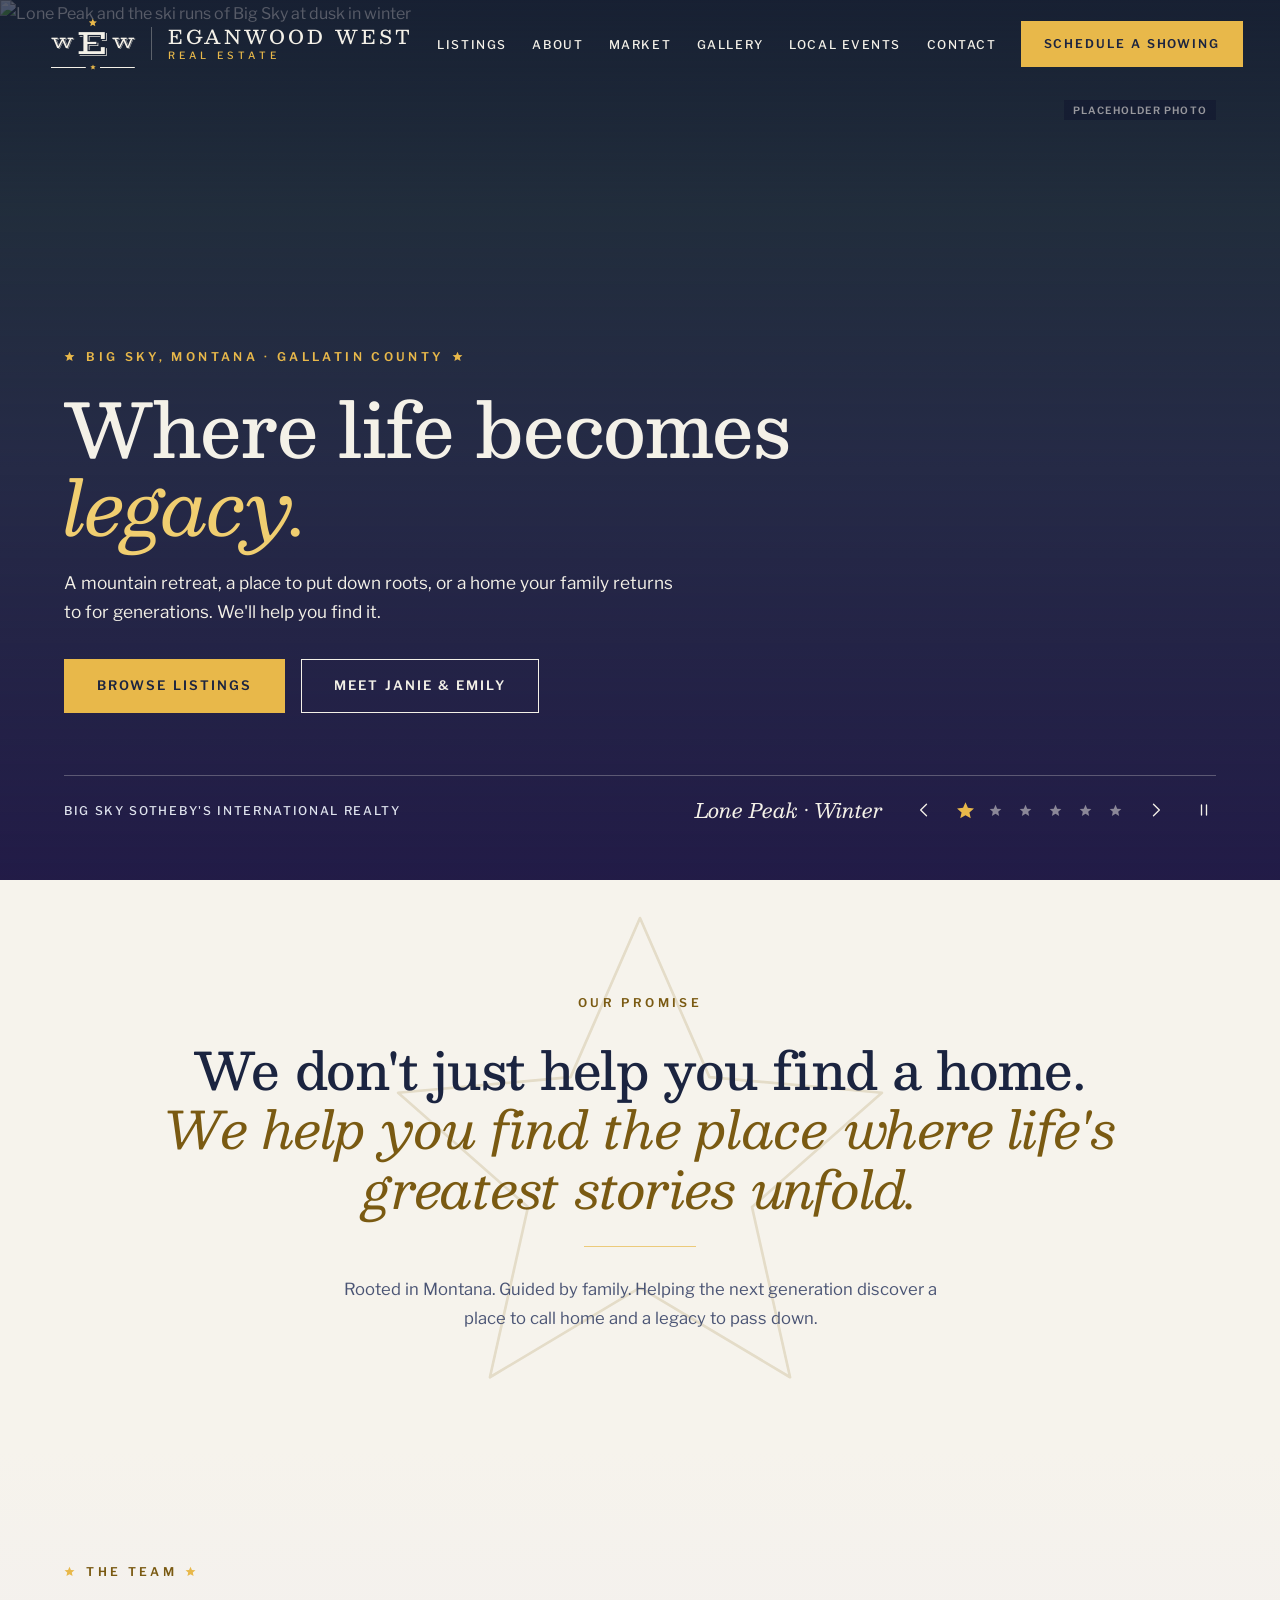
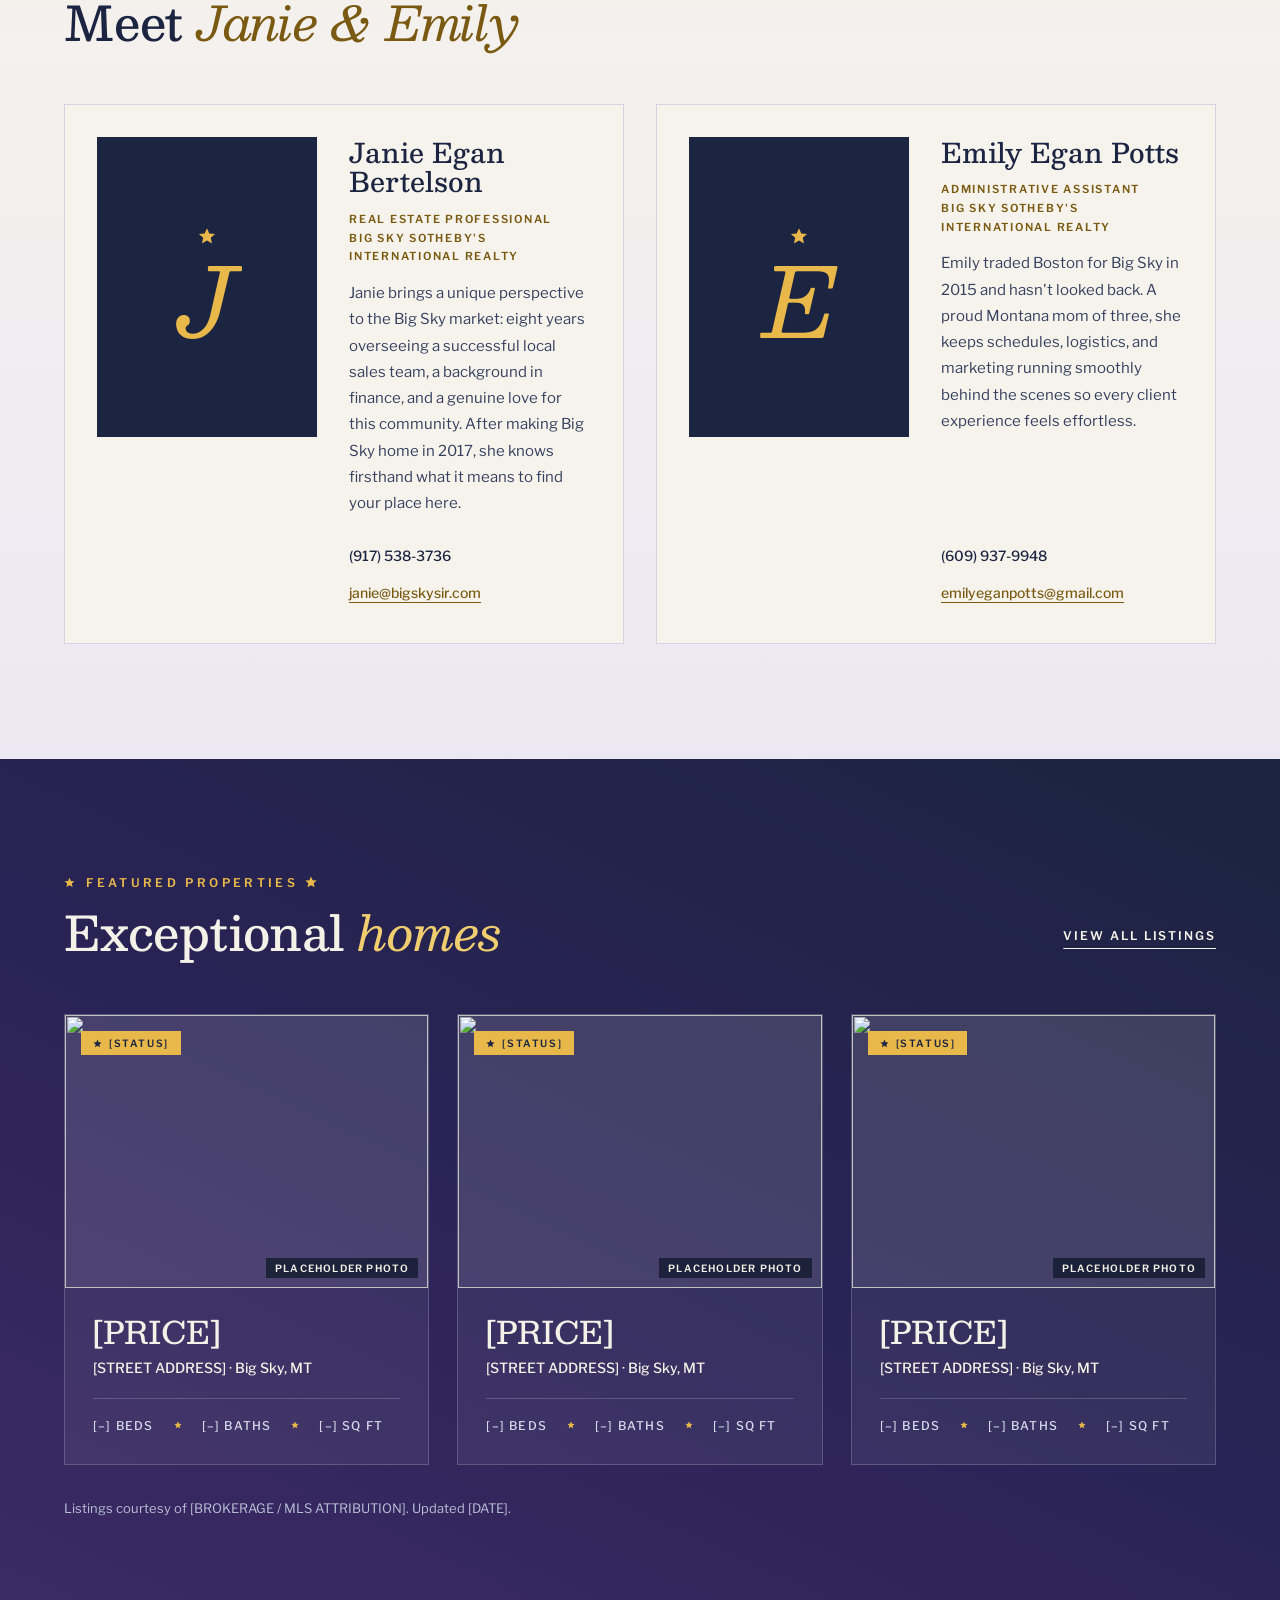
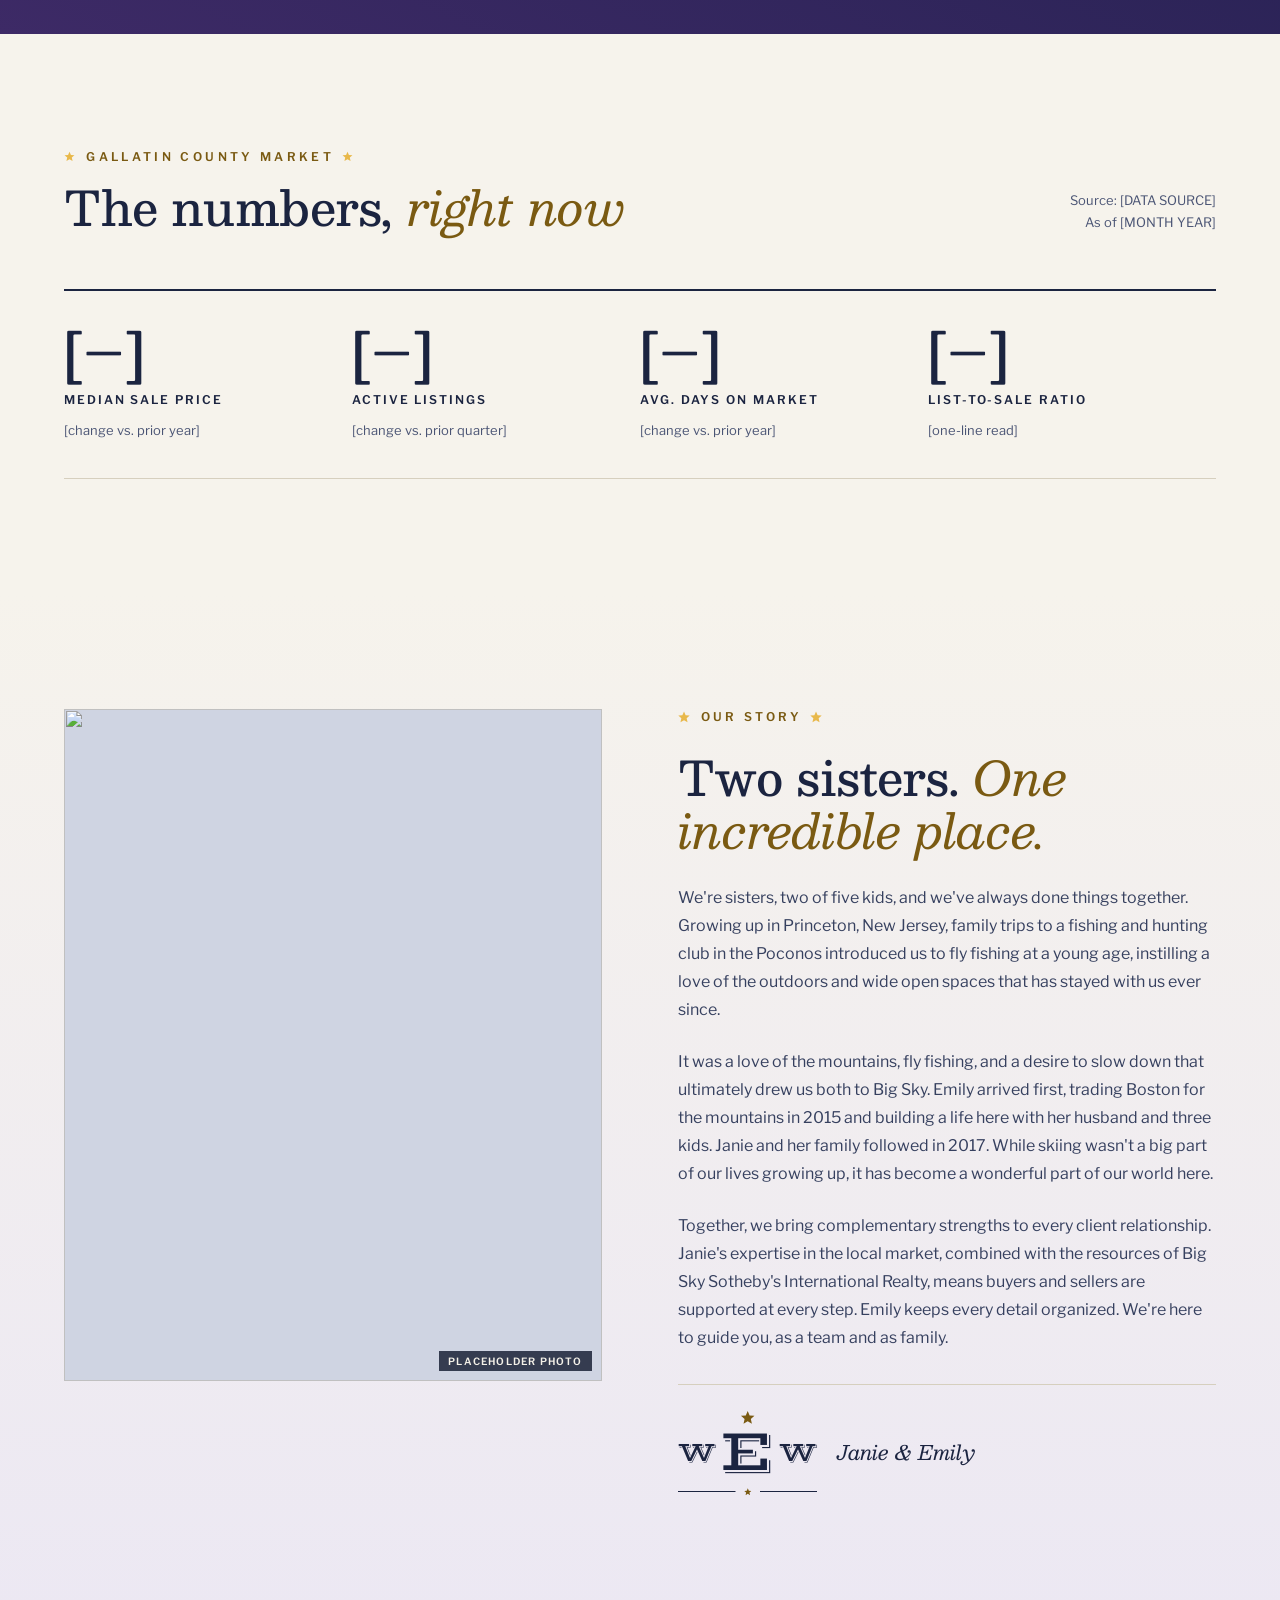
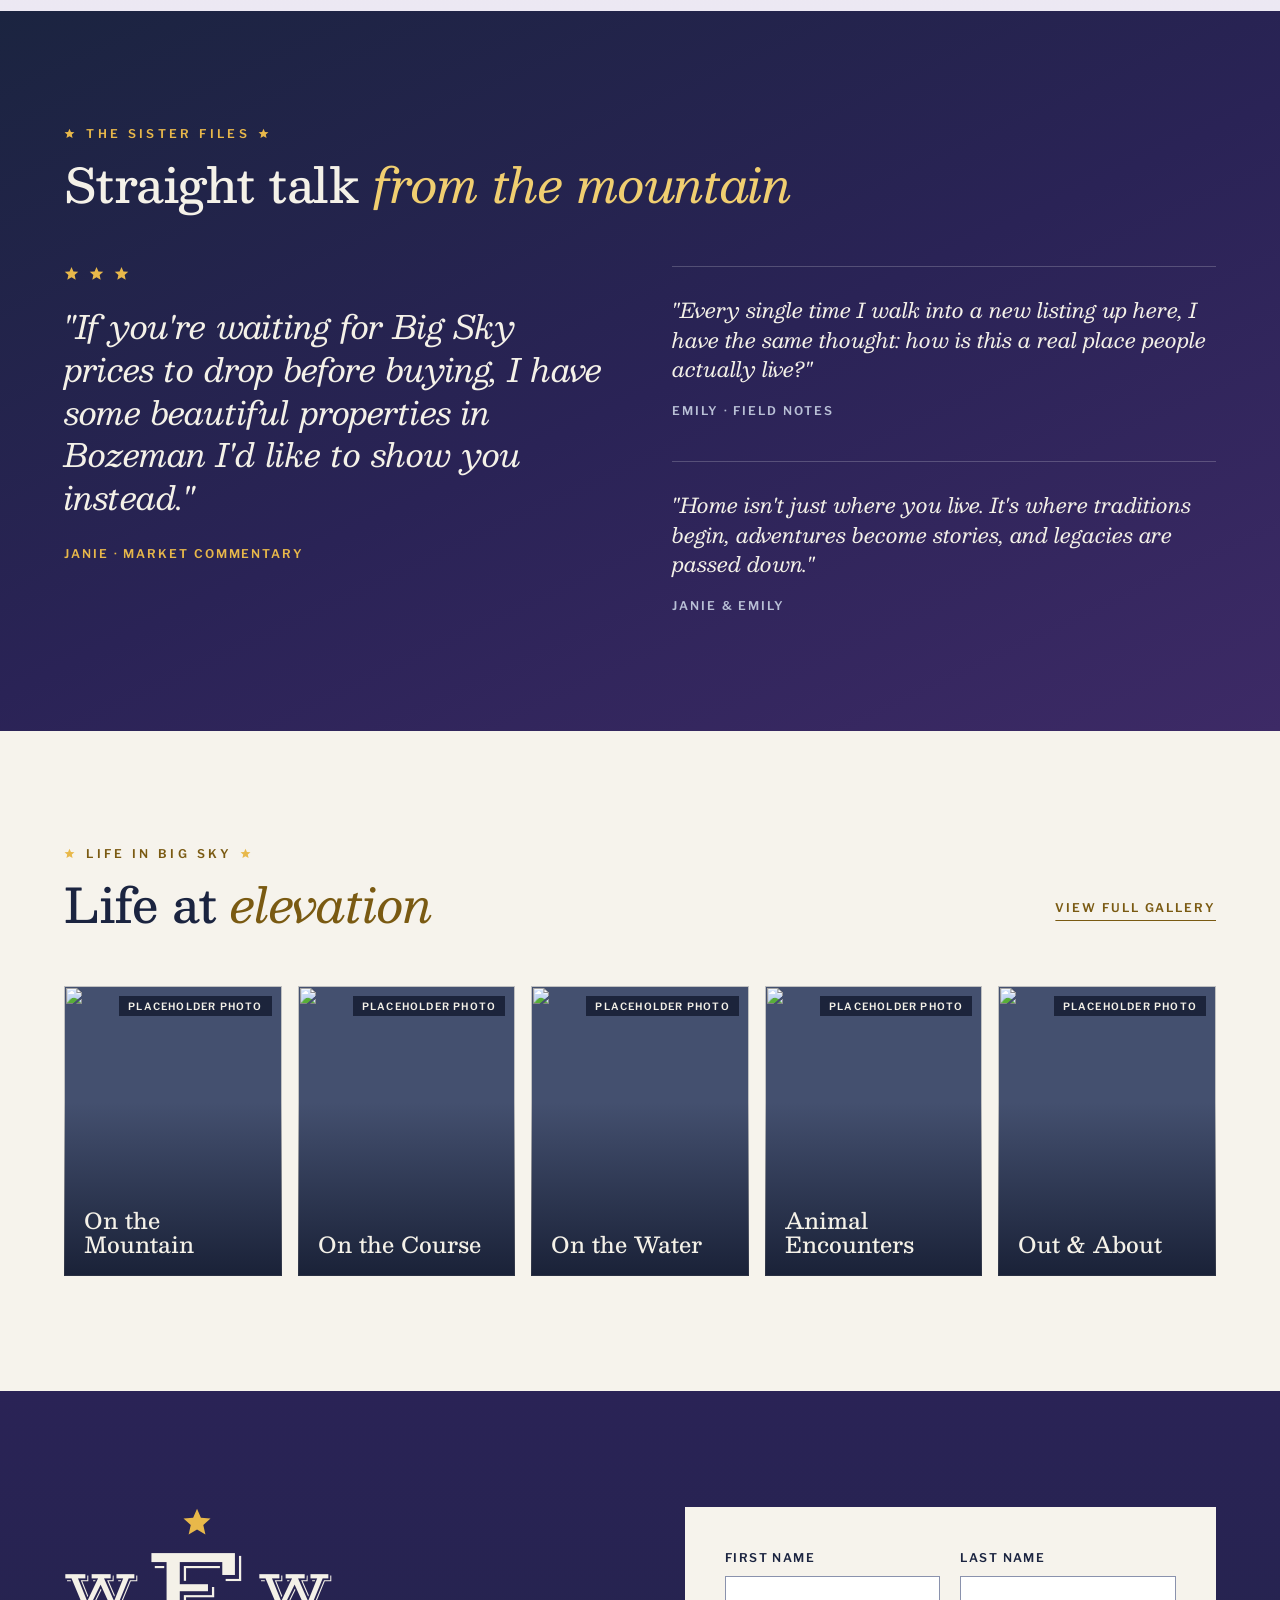
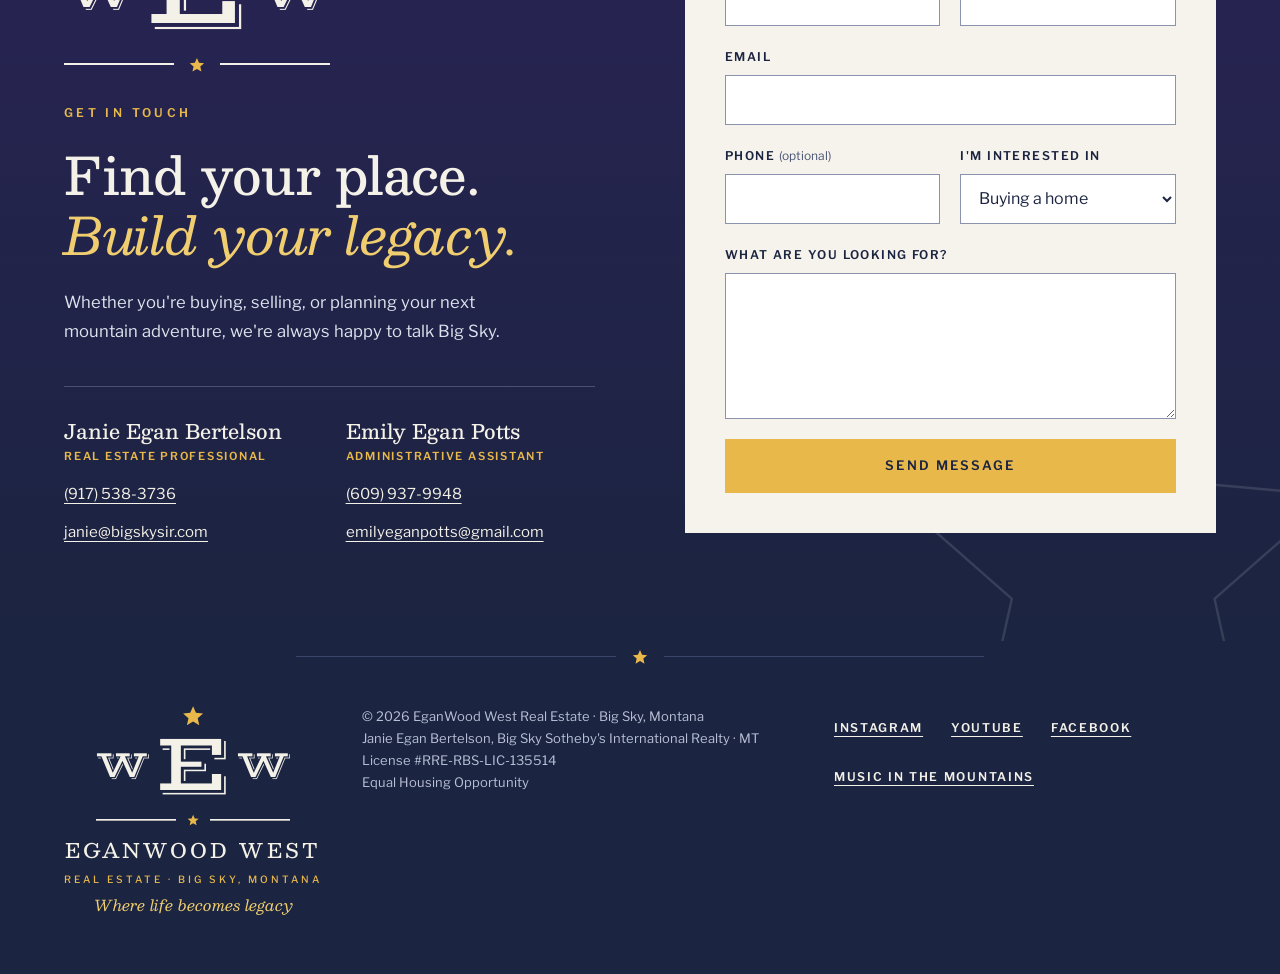
==== commit 74851452: "Remove em dashes" ====
--- a/v1/index.html
+++ b/v1/index.html
@@ -291,9 +291,9 @@
         <div class="story__body reveal">
           <p class="eyebrow">Our story</p>
           <h2 class="display">Two sisters. <em>One incredible place.</em></h2>
-          <p>We're sisters — two of five kids — and we've always done things together. Growing up in Princeton, New Jersey, family trips to a fishing and hunting club in the Poconos introduced us to fly fishing at a young age, instilling a love of the outdoors and wide open spaces that has stayed with us ever since.</p>
+          <p>We're sisters, two of five kids, and we've always done things together. Growing up in Princeton, New Jersey, family trips to a fishing and hunting club in the Poconos introduced us to fly fishing at a young age, instilling a love of the outdoors and wide open spaces that has stayed with us ever since.</p>
           <p>It was a love of the mountains, fly fishing, and a desire to slow down that ultimately drew us both to Big Sky. Emily arrived first, trading Boston for the mountains in 2015 and building a life here with her husband and three kids. Janie and her family followed in 2017. While skiing wasn't a big part of our lives growing up, it has become a wonderful part of our world here.</p>
-          <p>Together, we bring complementary strengths to every client relationship. Janie's expertise in the local market, combined with the resources of Big Sky Sotheby's International Realty, means buyers and sellers are supported at every step. Emily keeps every detail organized. We're here to guide you — as a team, and as family.</p>
+          <p>Together, we bring complementary strengths to every client relationship. Janie's expertise in the local market, combined with the resources of Big Sky Sotheby's International Realty, means buyers and sellers are supported at every step. Emily keeps every detail organized. We're here to guide you, as a team and as family.</p>
           <div class="signoff"><span class="monogram monogram--md monogram--on-light" aria-hidden="true"><span class="monogram__letters"><span class="monogram__star"></span><span class="monogram__w">W</span><span class="monogram__e">E</span><span class="monogram__w">W</span></span><span class="monogram__rule"></span></span><span class="signoff__names">Janie &amp; Emily</span></div>
         </div>
       </div>
